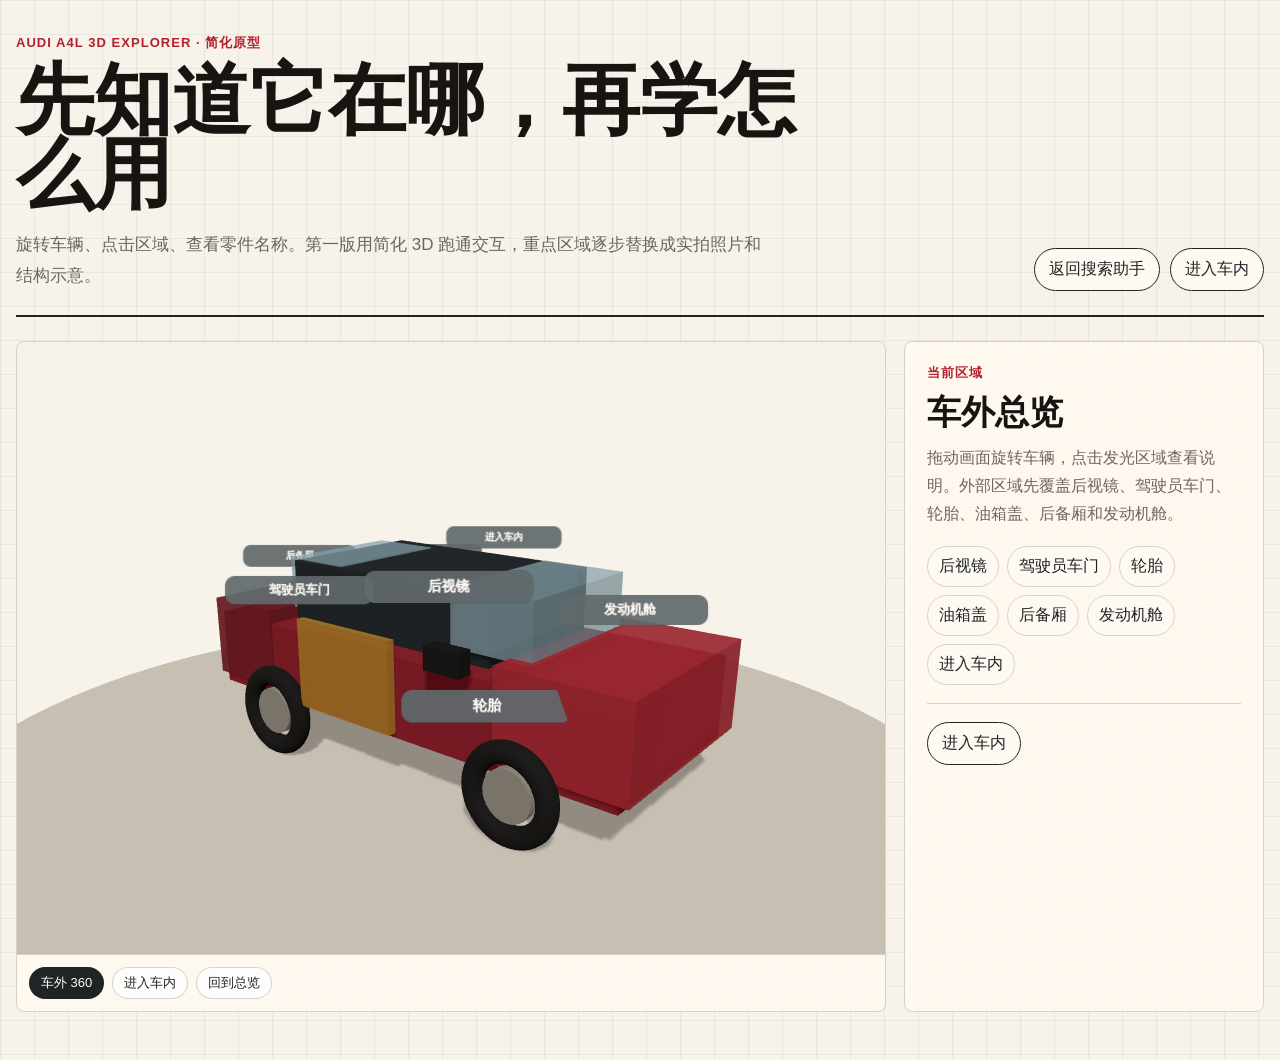
==== explore.html @ 8a996468 "Deploy Audi A4L driver helper static site" ====
<!doctype html>
<html lang="zh-CN">
  <head>
    <meta charset="utf-8" />
    <meta name="viewport" content="width=device-width, initial-scale=1" />
    <title>奥迪 A4L 3D 新手探索</title>
    <link rel="stylesheet" href="./styles.css" />
  </head>
  <body>
    <main class="shell explore-shell">
      <section class="explore-hero">
        <div>
          <p class="eyebrow">Audi A4L 3D Explorer · 简化原型</p>
          <h1>先知道它在哪，再学怎么用</h1>
          <p class="lead">旋转车辆、点击区域、查看零件名称。第一版用简化 3D 跑通交互，重点区域逐步替换成实拍照片和结构示意。</p>
        </div>
        <div class="explore-actions">
          <a class="nav-button" href="./index.html">返回搜索助手</a>
          <button class="nav-button" id="enterInteriorBtn" type="button">进入车内</button>
        </div>
      </section>

      <section class="explore-layout">
        <div class="viewer-card">
          <div id="carViewer" class="car-viewer" aria-label="简化 3D 车辆探索区"></div>
          <div class="viewer-toolbar">
            <button class="chip active" type="button" data-view="exterior">车外 360</button>
            <button class="chip" type="button" data-view="interior">进入车内</button>
            <button class="chip" type="button" id="resetCameraBtn">回到总览</button>
          </div>
        </div>

        <aside class="zone-panel" id="zonePanel" aria-live="polite">
          <p class="eyebrow">当前区域</p>
          <h2>车外总览</h2>
          <p>拖动画面旋转车辆，点击发光区域查看说明。外部区域先覆盖后视镜、驾驶员车门、轮胎、油箱盖、后备厢和发动机舱。</p>
          <div class="part-list" id="partList"></div>
        </aside>
      </section>
    </main>

    <script type="module" src="./explore.js?v=phone-blur-20260702"></script>
  </body>
</html>
---- styles.css ----
:root {
  --ink: #171512;
  --muted: #6d665e;
  --line: #d8d1c7;
  --paper: #f7f2ea;
  --panel: #fffaf1;
  --dark: #1f2427;
  --red: #b21f2d;
  --gold: #c8912c;
  --green: #387a4f;
}

* {
  box-sizing: border-box;
}

body {
  margin: 0;
  color: var(--ink);
  background:
    linear-gradient(90deg, rgba(31, 36, 39, 0.06) 1px, transparent 1px),
    linear-gradient(rgba(31, 36, 39, 0.05) 1px, transparent 1px),
    var(--paper);
  background-size: 34px 34px;
  font-family: "Microsoft YaHei", "Noto Sans CJK SC", sans-serif;
}

[hidden] {
  display: none !important;
}

.shell {
  width: min(1180px, calc(100% - 32px));
  margin: 0 auto;
  padding: 34px 0 48px;
}

.hero {
  display: grid;
  grid-template-columns: minmax(0, 1fr) 280px;
  gap: 24px;
  align-items: stretch;
  border-bottom: 2px solid var(--dark);
  padding-bottom: 24px;
}

.eyebrow {
  margin: 0 0 12px;
  color: var(--red);
  font-size: 13px;
  font-weight: 800;
  letter-spacing: 0.08em;
  text-transform: uppercase;
}

h1 {
  max-width: 820px;
  margin: 0;
  font-family: Georgia, "Times New Roman", serif;
  font-size: clamp(38px, 7vw, 78px);
  line-height: 0.95;
  letter-spacing: 0;
}

.lead {
  max-width: 760px;
  margin: 18px 0 0;
  color: var(--muted);
  font-size: 17px;
  line-height: 1.8;
}

.vehicle-card {
  display: flex;
  min-height: 210px;
  padding: 22px;
  flex-direction: column;
  justify-content: flex-end;
  color: #f7f2ea;
  background: linear-gradient(145deg, #22282c, #121416);
  border-radius: 8px;
  box-shadow: 0 16px 42px rgba(31, 36, 39, 0.18);
}

.vehicle-card span,
.vehicle-card small {
  color: rgba(247, 242, 234, 0.72);
}

.vehicle-card strong {
  margin: 10px 0 8px;
  font-family: Georgia, "Times New Roman", serif;
  font-size: 42px;
}

.vehicle-link,
.nav-button {
  display: inline-flex;
  width: fit-content;
  align-items: center;
  justify-content: center;
  margin-top: 16px;
  padding: 10px 14px;
  color: #fffaf1;
  text-decoration: none;
  border: 1px solid rgba(255, 250, 241, 0.34);
  border-radius: 999px;
}

.vehicle-card .vehicle-link + .vehicle-link {
  margin-top: 10px;
}

.dark-link {
  margin-top: 18px;
  color: var(--dark);
  border-color: var(--dark);
}

.nav-button {
  margin-top: 0;
  color: var(--dark);
  border-color: var(--dark);
  background: #fffaf1;
  white-space: nowrap;
}

.nav-button.subtle {
  color: var(--muted);
  border-color: var(--line);
  background: transparent;
}

.search-panel {
  margin: 24px 0;
  padding: 18px;
  background: rgba(255, 250, 241, 0.78);
  border: 1px solid var(--line);
  border-radius: 8px;
}

.search-panel-active {
  border-color: var(--dark);
  box-shadow: 0 0 0 4px rgba(31, 36, 39, 0.08);
}

.intent-router {
  margin: 24px 0;
  padding: 20px;
  background:
    linear-gradient(135deg, rgba(31, 36, 39, 0.08), transparent 46%),
    rgba(255, 250, 241, 0.92);
  border: 2px solid var(--dark);
  border-radius: 8px;
}

.intent-head {
  display: flex;
  flex-wrap: wrap;
  gap: 12px;
  align-items: end;
  justify-content: space-between;
  margin-bottom: 14px;
}

.intent-head h2 {
  margin: 0;
  font-family: Georgia, "Times New Roman", serif;
  font-size: 40px;
  line-height: 1;
}

.intent-grid {
  display: grid;
  grid-template-columns: repeat(3, minmax(0, 1fr));
  gap: 12px;
}

.intent-card {
  display: grid;
  gap: 10px;
  min-height: 190px;
  padding: 16px;
  color: var(--dark);
  background: white;
  border: 1px solid var(--line);
  border-top: 5px solid var(--gold);
  border-radius: 8px;
  text-decoration: none;
}

.intent-card.problem {
  border-top-color: var(--dark);
}

.intent-card.danger {
  border-top-color: var(--red);
}

.intent-card:hover {
  transform: translateY(-2px);
  border-color: var(--dark);
  box-shadow: 0 12px 26px rgba(31, 36, 39, 0.1);
}

.intent-card span {
  width: fit-content;
  padding: 4px 8px;
  color: #fffaf1;
  background: var(--dark);
  border-radius: 999px;
  font-size: 12px;
  font-weight: 900;
}

.intent-card strong {
  font-family: Georgia, "Times New Roman", serif;
  font-size: 26px;
  line-height: 1.12;
}

.intent-card p {
  margin: 0;
  color: var(--muted);
  line-height: 1.65;
}

.intent-card b {
  width: fit-content;
  margin-top: auto;
  padding: 7px 10px;
  color: var(--dark);
  background: #fffaf1;
  border: 1px solid var(--line);
  border-radius: 999px;
  font-size: 13px;
}

.beginner-guide,
.onboarding-tasks,
.risk-board,
.coverage-board {
  margin: 24px 0;
  padding: 20px;
  background: rgba(255, 250, 241, 0.86);
  border: 1px solid var(--line);
  border-radius: 8px;
}

.section-head {
  display: grid;
  grid-template-columns: minmax(0, 1fr) minmax(220px, 420px);
  gap: 18px;
  align-items: end;
  margin-bottom: 18px;
}

.section-head h2 {
  margin: 0;
  font-family: Georgia, "Times New Roman", serif;
  font-size: 42px;
  line-height: 1;
}

.section-head p:not(.eyebrow) {
  margin: 0;
  color: var(--muted);
  line-height: 1.7;
}

.guide-grid {
  display: grid;
  grid-template-columns: repeat(3, minmax(0, 1fr));
  gap: 12px;
}

.guide-card {
  display: flex;
  min-height: 230px;
  padding: 16px;
  flex-direction: column;
  background: white;
  border: 1px solid var(--line);
  border-radius: 8px;
}

.guide-card span {
  width: fit-content;
  padding: 4px 8px;
  color: #fffaf1;
  background: var(--dark);
  border-radius: 999px;
  font-size: 12px;
  font-weight: 800;
}

.guide-card h3 {
  margin: 14px 0 8px;
  font-family: Georgia, "Times New Roman", serif;
  font-size: 25px;
  line-height: 1.12;
}

.guide-card p {
  margin: 0;
  color: var(--muted);
  line-height: 1.65;
}

.guide-actions {
  display: flex;
  flex-wrap: wrap;
  gap: 8px;
  margin-top: auto;
  padding-top: 16px;
}

.guide-actions button,
.guide-actions a {
  display: inline-flex;
  align-items: center;
  min-height: 34px;
  padding: 7px 10px;
  color: var(--dark);
  background: #fffaf1;
  border: 1px solid var(--line);
  border-radius: 999px;
  text-decoration: none;
  font-size: 13px;
}

.guide-actions button:hover,
.guide-actions a:hover {
  border-color: var(--dark);
  background: #fff3dc;
}

.onboarding-tasks {
  background:
    linear-gradient(135deg, rgba(200, 145, 44, 0.1), transparent 42%),
    rgba(255, 250, 241, 0.9);
}

.task-grid {
  display: grid;
  grid-template-columns: repeat(5, minmax(220px, 1fr));
  gap: 12px;
  overflow-x: auto;
  padding-bottom: 2px;
}

.task-card {
  display: grid;
  min-width: 220px;
  align-content: start;
  gap: 12px;
  padding: 15px;
  background: white;
  border: 1px solid var(--line);
  border-radius: 8px;
}

.task-card-head {
  display: grid;
  gap: 10px;
}

.task-card-head span {
  width: fit-content;
  padding: 4px 8px;
  color: #fffaf1;
  background: var(--gold);
  border-radius: 999px;
  font-size: 12px;
  font-weight: 900;
}

.task-card h3 {
  margin: 0;
  font-family: Georgia, "Times New Roman", serif;
  font-size: 23px;
  line-height: 1.12;
}

.task-card dl {
  display: grid;
  gap: 9px;
  margin: 0;
}

.task-card dl div {
  padding-top: 9px;
  border-top: 1px solid rgba(216, 209, 199, 0.72);
}

.task-card dt {
  margin-bottom: 4px;
  color: var(--dark);
  font-size: 12px;
  font-weight: 900;
}

.task-card dd {
  margin: 0;
  color: var(--muted);
  font-size: 13px;
  line-height: 1.55;
}

.task-actions {
  display: flex;
  flex-wrap: wrap;
  gap: 8px;
  margin-top: auto;
}

.task-actions a {
  display: inline-flex;
  min-height: 32px;
  align-items: center;
  padding: 7px 10px;
  color: var(--dark);
  background: #fffaf1;
  border: 1px solid var(--line);
  border-radius: 999px;
  text-decoration: none;
  font-size: 13px;
}

.task-actions a:hover {
  border-color: var(--dark);
  background: #fff3dc;
}

.risk-board {
  background:
    linear-gradient(135deg, rgba(31, 36, 39, 0.05), transparent 42%),
    rgba(255, 250, 241, 0.9);
}

.risk-board-grid {
  display: grid;
  grid-template-columns: repeat(3, minmax(0, 1fr));
  gap: 12px;
}

.coverage-summary {
  display: grid;
  grid-template-columns: 0.8fr 0.8fr 1.4fr;
  gap: 10px;
  margin-bottom: 12px;
}

.coverage-summary article {
  padding: 14px;
  background: #fffaf1;
  border: 1px solid var(--line);
  border-radius: 8px;
}

.coverage-summary span,
.coverage-card-head span,
.coverage-block b {
  display: block;
  color: var(--muted);
  font-size: 12px;
  font-weight: 900;
  letter-spacing: 0.06em;
}

.coverage-summary strong {
  display: block;
  margin: 6px 0 4px;
  color: var(--dark);
  font-family: Georgia, "Times New Roman", serif;
  font-size: 28px;
  line-height: 1;
}

.coverage-summary p,
.coverage-card p,
.coverage-block p {
  margin: 0;
  color: var(--muted);
  line-height: 1.6;
}

.coverage-grid {
  display: grid;
  grid-template-columns: repeat(4, minmax(0, 1fr));
  gap: 12px;
}

.coverage-card {
  display: grid;
  gap: 12px;
  padding: 14px;
  background: rgba(255, 255, 255, 0.68);
  border: 1px solid var(--line);
  border-radius: 8px;
}

.coverage-card-head {
  display: grid;
  grid-template-columns: auto minmax(0, 1fr);
  gap: 10px;
  align-items: start;
}

.coverage-card-head span {
  min-width: 48px;
  padding: 7px 8px;
  color: #fffaf1;
  background: var(--dark);
  border-radius: 999px;
  text-align: center;
}

.coverage-card h3 {
  margin: 0 0 4px;
  font-size: 18px;
  line-height: 1.25;
}

.coverage-meter {
  height: 8px;
  overflow: hidden;
  background: #efe5d4;
  border-radius: 999px;
}

.coverage-meter i {
  display: block;
  height: 100%;
  background: linear-gradient(90deg, var(--green), var(--gold));
  border-radius: inherit;
}

.coverage-block {
  display: grid;
  gap: 7px;
}

.coverage-tags {
  display: flex;
  flex-wrap: wrap;
  gap: 6px;
}

.coverage-tags button,
.coverage-actions button,
.coverage-actions a {
  width: fit-content;
  padding: 6px 8px;
  color: var(--dark);
  background: #fffaf1;
  border: 1px solid var(--line);
  border-radius: 999px;
  font-size: 12px;
  text-decoration: none;
}

.coverage-tags button:hover,
.coverage-actions button:hover,
.coverage-actions a:hover {
  border-color: var(--dark);
  background: #fff3dc;
}

.coverage-block.missing {
  padding: 10px;
  background: rgba(200, 145, 44, 0.08);
  border-left: 3px solid var(--gold);
  border-radius: 8px;
}

.coverage-actions {
  display: flex;
  flex-wrap: wrap;
  gap: 7px;
  margin-top: auto;
}

.coverage-audit {
  display: grid;
  gap: 14px;
  margin-top: 16px;
  padding: 16px;
  background: rgba(255, 250, 241, 0.82);
  border: 1px solid var(--line);
  border-radius: 8px;
}

.audit-head {
  display: grid;
  grid-template-columns: minmax(0, 1fr) minmax(320px, 520px);
  gap: 16px;
  align-items: end;
}

.audit-head span {
  color: var(--red);
  font-size: 12px;
  font-weight: 900;
  letter-spacing: 0.08em;
}

.audit-head h3 {
  margin: 4px 0 6px;
  font-size: 20px;
}

.audit-head p {
  margin: 0;
  color: var(--muted);
  line-height: 1.65;
}

.audit-stats {
  display: grid;
  grid-template-columns: repeat(4, minmax(0, 1fr));
  gap: 8px;
}

.audit-stats article {
  padding: 10px;
  background: #fff;
  border: 1px solid var(--line);
  border-radius: 8px;
}

.audit-stats b {
  display: block;
  font-size: 18px;
}

.audit-stats small {
  color: var(--muted);
  font-size: 12px;
  font-weight: 800;
}

.audit-priority {
  display: grid;
  gap: 8px;
  padding: 12px;
  background: #fff;
  border: 1px dashed rgba(178, 31, 45, 0.28);
  border-radius: 8px;
}

.audit-priority > b {
  color: var(--dark);
  font-size: 14px;
}

.audit-priority div {
  display: flex;
  flex-wrap: wrap;
  gap: 8px;
}

.audit-priority button,
.audit-row button {
  color: var(--dark);
  background: transparent;
  border: 0;
  font: inherit;
  text-align: left;
  cursor: pointer;
}

.audit-priority button {
  padding: 8px 10px;
  background: #fffaf1;
  border: 1px solid var(--line);
  border-radius: 999px;
  font-size: 13px;
  font-weight: 850;
}

.audit-priority button:hover {
  border-color: var(--dark);
}

.audit-table {
  display: grid;
  gap: 6px;
}

.audit-row {
  display: grid;
  grid-template-columns: minmax(220px, 1.45fr) repeat(4, minmax(112px, 0.6fr));
  gap: 8px;
  align-items: center;
  padding: 8px;
  background: rgba(255, 255, 255, 0.72);
  border: 1px solid rgba(31, 36, 39, 0.08);
  border-radius: 8px;
}

.audit-row-head {
  color: var(--muted);
  background: transparent;
  border: 0;
  font-size: 12px;
  font-weight: 900;
  letter-spacing: 0.04em;
}

.audit-row button {
  display: grid;
  gap: 3px;
}

.audit-row button b {
  line-height: 1.35;
}

.audit-row button small {
  color: var(--muted);
  font-size: 12px;
  font-weight: 800;
}

.audit-badge {
  display: inline-flex;
  min-height: 30px;
  align-items: center;
  justify-content: center;
  padding: 6px 8px;
  color: #7b5b22;
  background: #fff7e5;
  border: 1px solid rgba(200, 145, 44, 0.24);
  border-radius: 999px;
  font-size: 12px;
  font-weight: 900;
  text-align: center;
}

.audit-badge.ok {
  color: var(--green);
  background: rgba(56, 122, 79, 0.1);
  border-color: rgba(56, 122, 79, 0.2);
}

.audit-badge.todo {
  color: var(--red);
  background: rgba(178, 31, 45, 0.08);
  border-color: rgba(178, 31, 45, 0.16);
}

.risk-column {
  display: grid;
  align-content: start;
  gap: 12px;
  min-height: 280px;
  padding: 16px;
  background: white;
  border: 1px solid var(--line);
  border-top: 5px solid var(--green);
  border-radius: 8px;
}

.risk-column.risk-yellow {
  border-top-color: var(--gold);
}

.risk-column.risk-red {
  border-top-color: var(--red);
}

.risk-column h3 {
  margin: 0 0 6px;
  font-family: Georgia, "Times New Roman", serif;
  font-size: 26px;
  line-height: 1.12;
}

.risk-column small {
  color: var(--muted);
}

.risk-column p {
  margin: 0;
  color: var(--muted);
  line-height: 1.65;
}

.risk-links {
  display: grid;
  gap: 8px;
}

.risk-links a {
  display: grid;
  grid-template-columns: minmax(0, 1fr) auto;
  gap: 10px;
  align-items: center;
  padding: 10px 11px;
  color: var(--dark);
  background: #fffaf1;
  border: 1px solid var(--line);
  border-radius: 8px;
  text-decoration: none;
}

.risk-links a:hover {
  border-color: var(--dark);
  background: #fff3dc;
}

.risk-links span {
  overflow: hidden;
  text-overflow: ellipsis;
  white-space: nowrap;
}

.risk-links b {
  padding: 4px 7px;
  color: var(--green);
  background: rgba(56, 122, 79, 0.12);
  border-radius: 999px;
  font-size: 12px;
  white-space: nowrap;
}

.risk-column.risk-yellow .risk-links b {
  color: #8a5c10;
  background: rgba(200, 145, 44, 0.15);
}

.risk-column.risk-red .risk-links b {
  color: var(--red);
  background: rgba(178, 31, 45, 0.12);
}

.explore-shell {
  width: min(1320px, calc(100% - 32px));
}

.explore-hero {
  display: grid;
  grid-template-columns: minmax(0, 1fr) auto;
  gap: 22px;
  align-items: end;
  border-bottom: 2px solid var(--dark);
  padding-bottom: 24px;
}

.explore-actions {
  display: flex;
  flex-wrap: wrap;
  gap: 10px;
  justify-content: flex-end;
}

.explore-layout {
  display: grid;
  grid-template-columns: minmax(0, 1fr) 360px;
  gap: 18px;
  margin-top: 24px;
}

.viewer-card,
.zone-panel {
  background: rgba(255, 250, 241, 0.88);
  border: 1px solid var(--line);
  border-radius: 8px;
}

.viewer-card {
  overflow: hidden;
}

.car-viewer {
  width: 100%;
  height: min(68vh, 720px);
  min-height: 520px;
  background:
    radial-gradient(circle at 52% 45%, rgba(255, 250, 241, 0.8), rgba(216, 209, 199, 0.4) 42%, rgba(31, 36, 39, 0.08) 100%);
}

.car-viewer canvas {
  display: block;
  width: 100%;
  height: 100%;
}

.viewer-toolbar {
  display: flex;
  flex-wrap: wrap;
  gap: 8px;
  padding: 12px;
  border-top: 1px solid var(--line);
}

.zone-panel {
  min-height: 520px;
  padding: 22px;
}

.zone-breadcrumb {
  display: inline-flex;
  align-items: center;
  gap: 7px;
  max-width: 100%;
  margin-bottom: 12px;
  padding: 6px 9px;
  color: var(--muted);
  background: #fffaf1;
  border: 1px solid var(--line);
  border-radius: 999px;
  font-size: 12px;
  font-weight: 800;
}

.zone-breadcrumb i {
  color: #c0aa8d;
  font-style: normal;
}

.zone-breadcrumb strong {
  overflow: hidden;
  color: var(--dark);
  font-weight: 900;
  text-overflow: ellipsis;
  white-space: nowrap;
}

.zone-panel h2 {
  margin: 0 0 12px;
  font-family: Georgia, "Times New Roman", serif;
  font-size: 34px;
  line-height: 1.1;
}

.zone-panel p:not(.eyebrow) {
  margin: 0;
  color: var(--muted);
  line-height: 1.75;
}

.part-list {
  display: flex;
  flex-wrap: wrap;
  gap: 8px;
  margin-top: 18px;
}

.part-pill {
  padding: 9px 11px;
  color: var(--dark);
  background: #fffaf1;
  border: 1px solid var(--line);
  border-radius: 999px;
  cursor: default;
}

.part-pill.clickable {
  cursor: pointer;
}

.part-pill.clickable:hover {
  border-color: var(--dark);
  background: #fff3dc;
}

.zone-nav {
  margin-top: 16px;
  padding: 12px;
  background: #f7f2ea;
  border: 1px solid var(--line);
  border-radius: 8px;
}

.zone-nav-head {
  display: flex;
  align-items: baseline;
  justify-content: space-between;
  gap: 10px;
  margin-bottom: 10px;
}

.zone-nav-head strong {
  color: var(--dark);
  font-size: 13px;
  font-weight: 950;
}

.zone-nav-head span {
  color: var(--muted);
  font-size: 11px;
  font-weight: 850;
}

.zone-nav-grid {
  display: grid;
  grid-template-columns: repeat(2, minmax(0, 1fr));
  gap: 7px;
}

.zone-nav-chip {
  min-width: 0;
  padding: 9px;
  text-align: left;
  color: var(--dark);
  background: #fffaf1;
  border: 1px solid rgba(31, 36, 39, 0.12);
  border-radius: 8px;
  cursor: pointer;
}

.zone-nav-chip b,
.zone-nav-chip small {
  display: block;
  overflow: hidden;
  text-overflow: ellipsis;
  white-space: nowrap;
}

.zone-nav-chip b {
  font-size: 12px;
  font-weight: 950;
}

.zone-nav-chip small {
  margin-top: 3px;
  color: var(--muted);
  font-size: 10px;
  font-weight: 750;
}

.zone-nav-chip:hover,
.zone-nav-chip:focus-visible,
.zone-nav-chip.active {
  border-color: var(--dark);
  background: #fff3dc;
}

.zone-nav-chip.active {
  box-shadow: inset 3px 0 0 var(--red);
}

.zone-actions {
  display: flex;
  flex-wrap: wrap;
  gap: 10px;
  margin-top: 18px;
  padding-top: 18px;
  border-top: 1px solid var(--line);
}

.zone-media {
  margin-top: 18px;
}

.media-toggle {
  position: absolute;
  width: 1px;
  height: 1px;
  overflow: hidden;
  clip: rect(0 0 0 0);
  white-space: nowrap;
}

.media-tabs-ui {
  display: inline-flex;
  gap: 4px;
  padding: 4px;
  background: #f7f2ea;
  border: 1px solid var(--line);
  border-radius: 999px;
}

.media-tab {
  display: inline-flex;
  align-items: center;
  min-height: 30px;
  padding: 6px 12px;
  color: var(--muted);
  border-radius: 999px;
  cursor: pointer;
  font-size: 12px;
  font-weight: 900;
  user-select: none;
}

.media-tab:hover {
  color: var(--dark);
  background: #fffaf1;
}

.media-toggle-photo:checked ~ .media-tabs-ui .media-tab-photo,
.media-toggle-diagram:checked ~ .media-tabs-ui .media-tab-diagram {
  color: #fffaf1;
  background: var(--dark);
}

.media-panel {
  display: none;
}

.media-toggle-photo:checked ~ .media-panels .media-panel-photo,
.media-toggle-diagram:checked ~ .media-panels .media-panel-diagram {
  display: block;
}

.media-panels .zone-photo,
.media-panels .zone-diagram {
  margin-top: 12px;
}

.zone-photo-gallery {
  display: grid;
  gap: 10px;
}

.photo-view-toggle {
  position: absolute;
  width: 1px;
  height: 1px;
  overflow: hidden;
  clip: rect(0 0 0 0);
  white-space: nowrap;
}

.photo-view-tabs {
  display: inline-flex;
  justify-self: start;
  gap: 6px;
  padding: 3px;
  background: #f7f2ea;
  border: 1px solid var(--line);
  border-radius: 999px;
}

.photo-view-tab {
  min-height: 28px;
  padding: 5px 10px;
  color: var(--muted);
  border-radius: 999px;
  cursor: pointer;
  font-size: 12px;
  font-weight: 900;
  user-select: none;
}

.photo-view-tab:hover {
  color: var(--dark);
  background: #fffaf1;
}

.photo-view {
  display: none;
}

.photo-view-toggle-0:checked ~ .photo-view-tabs .photo-view-tab-0,
.photo-view-toggle-1:checked ~ .photo-view-tabs .photo-view-tab-1,
.photo-view-toggle-2:checked ~ .photo-view-tabs .photo-view-tab-2 {
  color: #fffaf1;
  background: var(--red);
}

.photo-view-toggle-0:checked ~ .photo-view-panels .photo-view-0,
.photo-view-toggle-1:checked ~ .photo-view-panels .photo-view-1,
.photo-view-toggle-2:checked ~ .photo-view-panels .photo-view-2 {
  display: block;
}

.zone-diagram {
  margin-top: 18px;
  padding: 14px;
  background: white;
  border: 1px solid var(--line);
  border-radius: 8px;
}

.zone-photo {
  margin-top: 18px;
  padding: 14px;
  background: white;
  border: 1px solid var(--line);
  border-radius: 8px;
}

.zone-diagram-head {
  display: grid;
  gap: 5px;
  margin-bottom: 12px;
}

.zone-diagram-head strong {
  color: var(--dark);
}

.zone-diagram-head small {
  color: var(--muted);
  line-height: 1.55;
}

.zone-diagram-head em {
  color: #8d6a33;
  font-size: 12px;
  font-style: normal;
  font-weight: 800;
}

.diagram-stage {
  position: relative;
  width: 100%;
  aspect-ratio: calc(var(--diagram-width) / var(--diagram-height));
  overflow: hidden;
  background: #f7f2ea;
  border: 1px solid var(--line);
  border-radius: 8px;
}

.photo-stage {
  position: relative;
  overflow: hidden;
  background: #171512;
  border: 1px solid var(--line);
  border-radius: 8px;
}

.photo-stage img {
  display: block;
  width: 100%;
  max-height: 520px;
  object-fit: contain;
  background: #171512;
}

.photo-label {
  position: absolute;
  display: grid;
  place-items: center;
  transform: translate(-50%, -50%);
  color: var(--dark);
  text-decoration: none;
  font-size: 12px;
  font-weight: 900;
  isolation: isolate;
}

.photo-label i {
  display: grid;
  width: 22px;
  height: 22px;
  flex: 0 0 auto;
  place-items: center;
  color: #fff;
  background: rgba(185, 43, 56, 0.92);
  border: 2px solid rgba(255, 250, 241, 0.92);
  border-radius: 50%;
  font-style: normal;
  box-shadow: 0 6px 18px rgba(31, 36, 39, 0.26);
  pointer-events: none;
  transition: transform 0.18s ease, background 0.18s ease, box-shadow 0.18s ease;
}

.photo-label span {
  position: absolute;
  left: 50%;
  bottom: calc(100% + 7px);
  max-width: 180px;
  padding: 6px 8px;
  transform: translate(-50%, 4px);
  background: rgba(255, 250, 241, 0.98);
  border: 1px solid var(--line);
  border-radius: 7px;
  box-shadow: var(--soft-shadow);
  opacity: 0;
  white-space: nowrap;
  visibility: hidden;
  pointer-events: none;
  transition: opacity 0.16s ease, transform 0.16s ease, visibility 0.16s ease;
}

.photo-label:hover i,
.photo-label:focus-visible i {
  background: #8f1d2b;
  box-shadow: 0 8px 22px rgba(31, 36, 39, 0.34);
  transform: scale(1.08);
}

.photo-label:hover span,
.photo-label:focus-visible span {
  border-color: var(--dark);
  background: #fff3dc;
  opacity: 1;
  transform: translate(-50%, 0);
  visibility: visible;
}

.photo-legend {
  display: grid;
  grid-template-columns: repeat(2, minmax(0, 1fr));
  gap: 8px;
  margin-top: 10px;
}

.photo-legend-item {
  display: grid;
  grid-template-columns: 24px minmax(0, 1fr);
  align-items: start;
  gap: 6px;
  min-height: 48px;
  padding: 7px;
  color: var(--dark);
  background: #fffaf1;
  border: 1px solid var(--line);
  border-radius: 8px;
  font-size: 12px;
  font-weight: 850;
  text-decoration: none;
}

.photo-legend-item i {
  display: grid;
  width: 24px;
  height: 24px;
  place-items: center;
  color: #fff;
  background: var(--red);
  border-radius: 50%;
  font-style: normal;
  font-size: 11px;
}

.photo-legend-item span,
.diagram-legend-item span {
  min-width: 0;
}

.photo-legend-item strong,
.photo-legend-item small,
.diagram-legend-item strong,
.diagram-legend-item small {
  display: block;
}

.photo-legend-item strong,
.diagram-legend-item strong {
  overflow: hidden;
  font-size: 12px;
  font-weight: 950;
  line-height: 1.25;
  text-overflow: ellipsis;
  white-space: nowrap;
}

.photo-legend-item small,
.diagram-legend-item small {
  margin-top: 3px;
  color: var(--muted);
  font-size: 11px;
  font-weight: 650;
  line-height: 1.35;
}

.photo-legend-item:hover,
.photo-legend-item:focus-visible {
  border-color: var(--dark);
  background: #fff3dc;
}

.diagram-stage svg {
  display: block;
  width: 100%;
  height: 100%;
}

.diagram-fill.panel {
  fill: #dfd3c0;
  stroke: #1f2427;
  stroke-width: 2;
}

.diagram-fill.glass {
  fill: rgba(108, 138, 148, 0.38);
  stroke: #1f2427;
  stroke-width: 2;
}

.diagram-fill.armrest {
  fill: #776e62;
}

.diagram-fill.switchbank {
  fill: #1f2427;
}

.diagram-fill.knob {
  fill: #b21f2d;
}

.diagram-fill.memory {
  fill: #c8912c;
}

.diagram-fill.lock {
  fill: #387a4f;
}

.diagram-fill.mirror {
  fill: #1f2427;
}

.diagram-fill.mirror-door-slice {
  fill: #d7cab7;
  stroke: #1f2427;
  stroke-width: 2;
}

.diagram-fill.mirror-shell {
  fill: #1f2427;
}

.diagram-fill.mirror-glass {
  fill: rgba(108, 138, 148, 0.62);
  stroke: #fffaf1;
  stroke-width: 2;
}

.diagram-fill.fold-arc {
  fill: none;
  stroke: #387a4f;
  stroke-linecap: round;
  stroke-width: 8;
}

.diagram-fill.console-base {
  fill: #d7cab7;
  stroke: #1f2427;
  stroke-width: 2;
}

.diagram-fill.start-area {
  fill: #f5ead7;
  stroke: #1f2427;
  stroke-width: 1.6;
}

.diagram-fill.gear {
  fill: #302c28;
}

.diagram-fill.gear-handle {
  fill: #b21f2d;
}

.diagram-fill.parking {
  fill: #c8912c;
}

.diagram-fill.hold {
  fill: #387a4f;
}

.diagram-fill.cupholder {
  fill: rgba(31, 36, 39, 0.14);
  stroke: #1f2427;
  stroke-width: 2;
}

.diagram-fill.cluster {
  fill: #1f2427;
}

.diagram-fill.gauge {
  fill: rgba(255, 250, 241, 0.18);
  stroke: #fffaf1;
  stroke-width: 2;
}

.diagram-fill.wheel-ring {
  fill: none;
  stroke: #1f2427;
  stroke-width: 22;
}

.diagram-fill.wheel-hub {
  fill: #b21f2d;
}

.diagram-fill.stalk {
  fill: none;
  stroke: #1f2427;
  stroke-linecap: round;
  stroke-width: 9;
}

.diagram-fill.wheel-button {
  fill: #c8912c;
}

.diagram-fill.steering-column {
  fill: #776e62;
  stroke: #1f2427;
  stroke-width: 2;
}

.diagram-fill.screen-frame {
  fill: #1f2427;
}

.diagram-fill.screen {
  fill: #f5ead7;
}

.diagram-fill.menu-tile {
  stroke: rgba(31, 36, 39, 0.35);
  stroke-width: 1.5;
}

.diagram-fill.menu-tile.vehicle {
  fill: #d7cab7;
}

.diagram-fill.menu-tile.phone {
  fill: rgba(108, 138, 148, 0.55);
}

.diagram-fill.menu-tile.tire {
  fill: #c8912c;
}

.diagram-fill.menu-tile.park {
  fill: #387a4f;
}

.diagram-fill.climate-panel {
  fill: #776e62;
}

.diagram-fill.climate-knob {
  fill: #fffaf1;
  stroke: #1f2427;
  stroke-width: 2;
}

.diagram-fill.engine-bay {
  fill: #d7cab7;
  stroke: #1f2427;
  stroke-width: 2;
}

.diagram-fill.engine-block {
  fill: #1f2427;
}

.diagram-fill.washer-cap {
  fill: rgba(108, 138, 148, 0.7);
  stroke: #1f2427;
  stroke-width: 2;
}

.diagram-fill.coolant-tank {
  fill: #b21f2d;
  stroke: #1f2427;
  stroke-width: 2;
}

.diagram-fill.battery {
  fill: #387a4f;
}

.diagram-fill.oil-cap {
  fill: #c8912c;
  stroke: #fffaf1;
  stroke-width: 2;
}

.diagram-fill.hood-latch {
  fill: none;
  stroke: #1f2427;
  stroke-linecap: round;
  stroke-width: 9;
}

.diagram-fill.heat-warning {
  fill: #b21f2d;
}

.diagram-fill.trunk-space {
  fill: #d7cab7;
  stroke: #1f2427;
  stroke-width: 2;
}

.diagram-fill.trunk-lid {
  fill: #776e62;
  stroke: #1f2427;
  stroke-width: 2;
}

.diagram-fill.trunk-button {
  fill: #1f2427;
}

.diagram-fill.emergency-kit {
  fill: rgba(108, 138, 148, 0.62);
  stroke: #1f2427;
  stroke-width: 2;
}

.diagram-fill.warning-triangle {
  fill: none;
  stroke: #b21f2d;
  stroke-linejoin: round;
  stroke-width: 13;
}

.diagram-fill.tool-box {
  fill: #c8912c;
  stroke: #1f2427;
  stroke-width: 2;
}

.diagram-fill.kick-zone {
  fill: none;
  stroke: #387a4f;
  stroke-linecap: round;
  stroke-width: 8;
}

.diagram-fill.tire-outer {
  fill: #1f2427;
}

.diagram-fill.tire-rim {
  fill: #d7cab7;
  stroke: #fffaf1;
  stroke-width: 6;
}

.diagram-fill.valve-stem {
  fill: #b21f2d;
}

.diagram-fill.pressure-label {
  fill: #f5ead7;
  stroke: #1f2427;
  stroke-width: 2;
}

.diagram-fill.tire-warning {
  fill: #b21f2d;
}

.diagram-fill.fuel-body {
  fill: #d7cab7;
  stroke: #1f2427;
  stroke-width: 2;
}

.diagram-fill.fuel-door {
  fill: #776e62;
}

.diagram-fill.fuel-cap {
  fill: #1f2427;
}

.diagram-fill.fuel-label {
  fill: #c8912c;
  stroke: #1f2427;
  stroke-width: 2;
}

.diagram-fill.press-arrow {
  fill: none;
  stroke: #387a4f;
  stroke-linecap: round;
  stroke-width: 8;
}

.diagram-fill.roof-console {
  fill: #d7cab7;
  stroke: #1f2427;
  stroke-width: 2;
}

.diagram-fill.sunroof-switch {
  fill: #1f2427;
}

.diagram-fill.cabin-light {
  fill: rgba(108, 138, 148, 0.55);
  stroke: #1f2427;
  stroke-width: 2;
}

.diagram-fill.sos-button {
  fill: #b21f2d;
  stroke: #fffaf1;
  stroke-width: 2;
}

.diagram-line {
  fill: none;
  stroke: #1f2427;
  stroke-linecap: round;
  stroke-width: 2;
}

.diagram-text {
  fill: #1f2427;
  font-family: "Noto Sans SC", "Microsoft YaHei", sans-serif;
  font-size: 14px;
  font-weight: 900;
  letter-spacing: 2px;
}

.diagram-text.danger {
  fill: #fffaf1;
  font-size: 18px;
  letter-spacing: 0;
}

.diagram-label {
  position: absolute;
  display: grid;
  place-items: center;
  transform: translate(-50%, -50%);
  color: var(--dark);
  text-decoration: none;
  font-size: 12px;
  font-weight: 900;
  isolation: isolate;
}

.diagram-label i {
  display: grid;
  width: 22px;
  height: 22px;
  flex: 0 0 auto;
  place-items: center;
  color: #fffaf1;
  background: rgba(31, 36, 39, 0.9);
  border: 2px solid rgba(255, 250, 241, 0.96);
  border-radius: 50%;
  font-style: normal;
  box-shadow: 0 5px 14px rgba(31, 36, 39, 0.22);
  pointer-events: none;
  transition: transform 0.18s ease, background 0.18s ease, box-shadow 0.18s ease;
}

.diagram-label span {
  position: absolute;
  left: 50%;
  bottom: calc(100% + 7px);
  max-width: 180px;
  padding: 6px 8px;
  transform: translate(-50%, 4px);
  background: rgba(255, 250, 241, 0.98);
  border: 1px solid var(--line);
  border-radius: 7px;
  box-shadow: var(--soft-shadow);
  opacity: 0;
  white-space: nowrap;
  visibility: hidden;
  pointer-events: none;
  transition: opacity 0.16s ease, transform 0.16s ease, visibility 0.16s ease;
}

.diagram-label:hover i,
.diagram-label:focus-visible i {
  background: #171512;
  box-shadow: 0 8px 22px rgba(31, 36, 39, 0.3);
  transform: scale(1.08);
}

.diagram-label:hover span,
.diagram-label:focus-visible span {
  border-color: var(--dark);
  background: #fff3dc;
  opacity: 1;
  transform: translate(-50%, 0);
  visibility: visible;
}

.diagram-legend {
  display: grid;
  grid-template-columns: repeat(2, minmax(0, 1fr));
  gap: 8px;
  margin-top: 10px;
}

.diagram-legend-item {
  display: grid;
  grid-template-columns: 24px minmax(0, 1fr);
  align-items: start;
  gap: 6px;
  min-height: 48px;
  padding: 7px;
  color: var(--dark);
  background: #f7f2ea;
  border: 1px solid var(--line);
  border-radius: 8px;
  font-size: 12px;
  font-weight: 850;
  text-decoration: none;
}

.diagram-legend-item i {
  display: grid;
  width: 24px;
  height: 24px;
  place-items: center;
  color: #fffaf1;
  background: var(--dark);
  border-radius: 50%;
  font-style: normal;
  font-size: 11px;
}

.diagram-legend-item:hover,
.diagram-legend-item:focus-visible {
  border-color: var(--dark);
  background: #fff3dc;
}

.search-panel label {
  display: block;
  margin-bottom: 0;
  font-size: 24px;
  font-weight: 800;
}

.search-copy {
  display: grid;
  grid-template-columns: minmax(0, 1fr) minmax(240px, 420px);
  gap: 18px;
  align-items: end;
  margin-bottom: 14px;
}

.search-copy p:not(.eyebrow) {
  margin: 0;
  color: var(--muted);
  line-height: 1.65;
}

.search-row {
  display: grid;
  grid-template-columns: 1fr auto;
  gap: 10px;
}

input,
button {
  font: inherit;
}

input {
  width: 100%;
  padding: 15px 16px;
  color: var(--ink);
  background: white;
  border: 1px solid var(--line);
  border-radius: 8px;
  outline: none;
}

input:focus {
  border-color: var(--dark);
  box-shadow: 0 0 0 3px rgba(31, 36, 39, 0.1);
}

button,
.chip {
  border: 1px solid var(--dark);
  border-radius: 999px;
  background: var(--dark);
  color: #fffaf1;
  cursor: pointer;
}

button {
  padding: 0 18px;
}

.chips {
  display: grid;
  gap: 9px;
  margin-top: 12px;
  padding: 10px 2px 2px;
  border-top: 1px solid rgba(31, 36, 39, 0.1);
}

.chip {
  padding: 7px 11px;
  border-color: rgba(31, 36, 39, 0.18);
  font-size: 13px;
  line-height: 1.2;
  background: rgba(255, 255, 255, 0.72);
  color: var(--dark);
}

.chip-tabs {
  display: flex;
  flex-wrap: wrap;
  gap: 7px;
}

.chip-tab {
  min-height: 30px;
  padding: 0 11px;
  color: var(--muted);
  background: rgba(31, 36, 39, 0.04);
  border: 1px solid transparent;
  border-radius: 999px;
  font-size: 12px;
  font-weight: 900;
  white-space: nowrap;
}

.chip-tab.active,
.chip-tab:hover {
  color: var(--dark);
  background: #fff3dc;
  border-color: rgba(31, 36, 39, 0.18);
}

.chip-panel {
  display: flex;
  flex-wrap: wrap;
  gap: 7px;
  padding: 8px;
  background: rgba(255, 255, 255, 0.46);
  border: 1px solid rgba(31, 36, 39, 0.08);
  border-radius: 8px;
}

.chip:hover {
  border-color: var(--dark);
  background: #fff3dc;
}

.chip-toggle {
  justify-self: end;
  min-height: 34px;
  padding: 0 12px;
  color: var(--dark);
  background: transparent;
  border: 1px solid rgba(31, 36, 39, 0.18);
  border-radius: 999px;
  font-size: 13px;
  font-weight: 850;
}

.chip-toggle:hover {
  border-color: var(--dark);
  background: #fff3dc;
}

.search-examples {
  display: flex;
  flex-wrap: wrap;
  gap: 8px;
  align-items: center;
  margin-top: 10px;
  color: var(--muted);
  font-size: 13px;
}

.search-examples button {
  padding: 7px 10px;
  color: var(--dark);
  background: #fffaf1;
  border: 1px solid var(--line);
  border-radius: 999px;
  font-size: 13px;
}

.search-examples button:hover {
  border-color: var(--dark);
  background: #fff3dc;
}

.chip.active {
  background: var(--dark);
  color: #fffaf1;
}

.layout {
  display: grid;
  grid-template-columns: 360px minmax(0, 1fr);
  gap: 20px;
}

.list,
.detail {
  min-height: 520px;
  background: rgba(255, 250, 241, 0.86);
  border: 1px solid var(--line);
  border-radius: 8px;
}

.list {
  overflow: hidden;
}

.list-head {
  display: flex;
  justify-content: space-between;
  padding: 14px 16px;
  background: var(--dark);
  color: #fffaf1;
  font-weight: 800;
}

.result-guide {
  display: grid;
  gap: 12px;
  padding: 15px;
  background:
    linear-gradient(135deg, rgba(56, 122, 79, 0.08), transparent 52%),
    #fffaf1;
  border-bottom: 1px solid var(--line);
  border-left: 4px solid var(--green);
}

.result-guide.risk-yellow {
  background:
    linear-gradient(135deg, rgba(200, 145, 44, 0.11), transparent 52%),
    #fffaf1;
  border-left-color: var(--gold);
}

.result-guide.risk-red {
  background:
    linear-gradient(135deg, rgba(178, 31, 45, 0.1), transparent 52%),
    #fffaf1;
  border-left-color: var(--red);
}

.result-guide.empty-guide {
  border-left-color: var(--muted);
}

.result-guide > span {
  color: var(--red);
  font-size: 12px;
  font-weight: 900;
  letter-spacing: 0.08em;
}

.result-guide > strong {
  font-size: 18px;
  line-height: 1.25;
}

.result-guide > p {
  margin: 0;
  color: var(--muted);
  line-height: 1.65;
}

.guide-signal-grid {
  display: grid;
  gap: 8px;
}

.intent-question-grid {
  display: grid;
  grid-template-columns: repeat(3, minmax(0, 1fr));
  gap: 8px;
}

.intent-question-grid article {
  padding: 10px;
  background: rgba(255, 255, 255, 0.74);
  border: 1px solid var(--line);
  border-radius: 8px;
}

.intent-question-grid b {
  display: block;
  margin-bottom: 5px;
  color: var(--dark);
  font-size: 12px;
}

.intent-question-grid p {
  margin: 0;
  color: var(--muted);
  font-size: 13px;
  line-height: 1.55;
}

.intent-next {
  padding-top: 2px;
}

.guide-signal-grid article {
  padding: 10px;
  background: rgba(255, 255, 255, 0.72);
  border: 1px solid var(--line);
  border-radius: 8px;
}

.guide-signal-grid b {
  display: block;
  margin-bottom: 5px;
  color: var(--dark);
  font-size: 12px;
}

.guide-signal-grid p {
  margin: 0;
  color: var(--muted);
  font-size: 13px;
  line-height: 1.55;
}

.related-guide {
  display: flex;
  flex-wrap: wrap;
  gap: 7px;
  padding-top: 2px;
}

.related-guide b {
  width: 100%;
  color: var(--muted);
  font-size: 12px;
}

.related-guide button {
  padding: 6px 9px;
  color: var(--dark);
  background: rgba(255, 255, 255, 0.78);
  border: 1px solid var(--line);
  border-radius: 999px;
  font-size: 12px;
}

.related-guide button:hover {
  border-color: var(--dark);
  background: #fff3dc;
}

.issue-btn {
  width: 100%;
  padding: 15px 16px;
  text-align: left;
  color: var(--ink);
  background: transparent;
  border: 0;
  border-bottom: 1px solid var(--line);
  border-radius: 0;
}

.issue-btn:hover,
.issue-btn.active {
  background: #fff3dc;
}

.issue-btn strong {
  display: block;
  margin-bottom: 7px;
}

.issue-btn span {
  color: var(--muted);
  font-size: 13px;
}

.issue-btn em {
  display: block;
  margin: 7px 0 0;
  color: var(--dark);
  font-size: 12px;
  font-style: normal;
  line-height: 1.45;
}

.detail {
  padding: 26px;
}

.detail h2 {
  margin: 0 0 12px;
  font-family: Georgia, "Times New Roman", serif;
  font-size: 38px;
  line-height: 1.08;
}

.meta {
  display: flex;
  flex-wrap: wrap;
  gap: 8px;
  margin: 12px 0 20px;
}

.pill {
  padding: 6px 10px;
  border-radius: 999px;
  background: #efe5d4;
  color: var(--dark);
  font-size: 13px;
  font-weight: 800;
}

.risk-green {
  background: rgba(56, 122, 79, 0.14);
  color: var(--green);
}

.risk-yellow {
  background: rgba(200, 145, 44, 0.16);
  color: #8a5c10;
}

.risk-red {
  background: rgba(178, 31, 45, 0.13);
  color: var(--red);
}

.emergency-banner {
  display: grid;
  gap: 12px;
  margin: 0 0 18px;
  padding: 15px 16px 16px;
  color: var(--dark);
  background:
    linear-gradient(90deg, rgba(178, 31, 45, 0.12), transparent 44%),
    #fff8f4;
  border: 1px solid rgba(178, 31, 45, 0.22);
  border-left: 5px solid var(--red);
  border-radius: 8px;
  box-shadow: 0 10px 26px rgba(31, 36, 39, 0.08);
}

.emergency-top {
  display: grid;
  grid-template-columns: auto minmax(0, 1fr);
  gap: 12px;
  align-items: start;
}

.emergency-mark {
  display: grid;
  width: 34px;
  height: 34px;
  place-items: center;
  color: #fffaf1;
  background: var(--red);
  border-radius: 50%;
  font-family: Georgia, "Times New Roman", serif;
  font-size: 24px;
  font-weight: 900;
  line-height: 1;
}

.emergency-main {
  display: grid;
  gap: 5px;
}

.emergency-main span {
  color: var(--red);
  font-size: 12px;
  font-weight: 900;
  letter-spacing: 0.08em;
}

.emergency-main strong {
  font-size: 19px;
  line-height: 1.25;
}

.emergency-main p {
  margin: 0;
  max-width: 720px;
  color: var(--muted);
  line-height: 1.65;
}

.emergency-steps {
  display: grid;
  grid-template-columns: repeat(3, minmax(0, 1fr));
  gap: 7px;
  margin: 0;
  padding: 0;
  list-style: none;
}

.emergency-steps li {
  padding: 9px 10px;
  color: var(--red);
  background: rgba(255, 255, 255, 0.72);
  border: 1px solid rgba(178, 31, 45, 0.18);
  border-radius: 8px;
  font-size: 13px;
  font-weight: 800;
  text-align: center;
}

.red-safety-panel {
  display: grid;
  gap: 13px;
  margin: 0 0 18px;
  padding: 15px 16px 16px;
  color: var(--dark);
  background:
    linear-gradient(90deg, rgba(178, 31, 45, 0.13), transparent 42%),
    #fff8f4;
  border: 1px solid rgba(178, 31, 45, 0.24);
  border-left: 5px solid var(--red);
  border-radius: 8px;
  box-shadow: 0 10px 26px rgba(31, 36, 39, 0.08);
}

.red-safety-top {
  display: grid;
  grid-template-columns: auto minmax(0, 1fr);
  gap: 12px;
  align-items: start;
}

.red-safety-copy {
  display: grid;
  gap: 5px;
}

.red-safety-copy span {
  color: var(--red);
  font-size: 12px;
  font-weight: 900;
  letter-spacing: 0.08em;
}

.red-safety-copy strong {
  font-size: 19px;
  line-height: 1.25;
}

.red-safety-copy p {
  margin: 0;
  max-width: 760px;
  color: var(--muted);
  line-height: 1.65;
}

.red-safety-grid {
  display: grid;
  grid-template-columns: repeat(3, minmax(0, 1fr));
  gap: 9px;
}

.red-safety-grid article {
  display: grid;
  gap: 6px;
  padding: 12px;
  background: rgba(255, 255, 255, 0.76);
  border: 1px solid rgba(178, 31, 45, 0.18);
  border-radius: 8px;
}

.red-safety-grid b {
  color: var(--red);
  font-size: 13px;
}

.red-safety-grid p,
.red-safety-grid ol {
  margin: 0;
  color: var(--muted);
  line-height: 1.6;
}

.red-safety-grid ol {
  padding-left: 18px;
}

.calm-guide {
  display: grid;
  gap: 14px;
  margin: 0 0 18px;
  padding: 16px;
  background: #fffaf1;
  border: 1px solid var(--line);
  border-left: 4px solid var(--green);
  border-radius: 8px;
}

.calm-guide.risk-yellow {
  border-left-color: #c8912c;
}

.calm-guide.risk-red {
  border-left-color: var(--red);
}

.calm-head {
  display: flex;
  flex-wrap: wrap;
  gap: 8px;
  align-items: baseline;
}

.calm-head span {
  color: var(--red);
  font-size: 13px;
  font-weight: 900;
  letter-spacing: 0.08em;
}

.calm-head strong {
  font-size: 18px;
}

.calm-grid {
  display: grid;
  grid-template-columns: repeat(3, minmax(0, 1fr));
  gap: 10px;
}

.calm-grid article {
  padding: 12px;
  background: white;
  border: 1px solid var(--line);
  border-radius: 8px;
}

.calm-grid b,
.mistake-strip b {
  display: block;
  margin-bottom: 6px;
  color: var(--dark);
}

.calm-grid p {
  margin: 0;
  color: var(--muted);
  line-height: 1.65;
}

.mistake-strip {
  padding: 12px;
  background: rgba(31, 36, 39, 0.04);
  border-radius: 8px;
}

.mistake-strip ul {
  display: grid;
  grid-template-columns: repeat(3, minmax(0, 1fr));
  gap: 8px;
  padding-left: 0;
  list-style: none;
}

.mistake-strip li {
  padding-left: 12px;
  border-left: 3px solid rgba(178, 31, 45, 0.45);
  color: var(--muted);
  line-height: 1.55;
}

.done-standard {
  display: grid;
  gap: 12px;
  margin: 0 0 18px;
  padding: 16px;
  background: rgba(255, 255, 255, 0.78);
  border: 1px solid var(--line);
  border-left: 4px solid var(--green);
  border-radius: 8px;
}

.done-standard.risk-yellow {
  border-left-color: #c8912c;
}

.done-standard.risk-red {
  border-left-color: var(--red);
}

.done-standard div {
  display: flex;
  flex-wrap: wrap;
  gap: 8px;
  align-items: baseline;
}

.done-standard span {
  color: var(--green);
  font-size: 13px;
  font-weight: 900;
  letter-spacing: 0.08em;
}

.done-standard.risk-yellow span {
  color: #8a5c10;
}

.done-standard.risk-red span {
  color: var(--red);
}

.done-standard strong {
  font-size: 18px;
}

.done-standard ol {
  display: grid;
  grid-template-columns: repeat(3, minmax(0, 1fr));
  gap: 8px;
  padding-left: 0;
  list-style: none;
}

.done-standard li {
  padding: 12px;
  background: #fffaf1;
  border: 1px solid var(--line);
  border-radius: 8px;
  line-height: 1.6;
}

.lesson-flow {
  display: grid;
  gap: 14px;
  margin: 0 0 18px;
  padding: 16px;
  background:
    linear-gradient(135deg, rgba(178, 31, 45, 0.08), transparent 34%),
    #fffaf1;
  border: 1px solid var(--line);
  border-left: 4px solid var(--green);
  border-radius: 8px;
}

.lesson-flow.risk-yellow {
  border-left-color: #c8912c;
}

.lesson-flow.risk-red {
  border-left-color: var(--red);
}

.lesson-flow-head {
  display: flex;
  flex-wrap: wrap;
  gap: 8px;
  align-items: baseline;
}

.lesson-flow-head span {
  color: var(--red);
  font-size: 13px;
  font-weight: 900;
  letter-spacing: 0.08em;
}

.lesson-flow-head strong {
  font-size: 18px;
}

.lesson-flow-grid {
  display: grid;
  grid-template-columns: repeat(3, minmax(0, 1fr));
  gap: 10px;
}

.lesson-flow-card {
  display: grid;
  gap: 8px;
  padding: 13px;
  background: rgba(255, 255, 255, 0.86);
  border: 1px solid var(--line);
  border-radius: 8px;
}

.lesson-flow-wide {
  grid-column: span 2;
}

.lesson-flow-card b {
  color: var(--dark);
  font-size: 14px;
}

.lesson-flow-card p {
  margin: 0;
  color: var(--muted);
  line-height: 1.65;
}

.lesson-flow-card ol {
  margin: 0;
  padding-left: 18px;
  color: var(--muted);
  line-height: 1.65;
}

.lesson-flow-note {
  margin: 0;
  padding: 11px 12px;
  color: var(--dark);
  background: rgba(255, 255, 255, 0.72);
  border: 1px dashed rgba(178, 31, 45, 0.26);
  border-radius: 8px;
  font-size: 14px;
  line-height: 1.65;
}

.answer {
  padding: 18px;
  background: #fff;
  border-left: 4px solid var(--red);
  border-radius: 6px;
  line-height: 1.8;
}

.columns {
  display: grid;
  grid-template-columns: repeat(2, minmax(0, 1fr));
  gap: 16px;
  margin-top: 18px;
}

.box {
  padding: 18px;
  background: rgba(255, 255, 255, 0.66);
  border: 1px solid var(--line);
  border-radius: 8px;
}

.box h3 {
  margin: 0 0 12px;
  font-size: 16px;
}

.support-layer {
  opacity: 0.92;
}

.support-layer .box,
.box.support-layer {
  background:
    linear-gradient(135deg, rgba(31, 36, 39, 0.025), transparent 44%),
    rgba(255, 255, 255, 0.54);
}

.box.support-layer h3::before {
  content: "补充 ";
  color: var(--muted);
  font-size: 12px;
  font-weight: 900;
  letter-spacing: 0.08em;
}

ol,
ul {
  margin: 0;
  padding-left: 20px;
  line-height: 1.75;
}

.diagnostics {
  display: grid;
  gap: 12px;
  padding-left: 0;
  list-style: none;
}

.diagnostic-item {
  display: grid;
  gap: 10px;
  padding: 13px;
  background:
    linear-gradient(135deg, rgba(31, 36, 39, 0.035), transparent 46%),
    #fffaf1;
  border: 1px solid var(--line);
  border-radius: 8px;
}

.diagnostic-question {
  display: grid;
  gap: 6px;
}

.diagnostic-question span {
  width: fit-content;
  padding: 4px 7px;
  color: #fffaf1;
  background: var(--dark);
  border-radius: 999px;
  font-size: 11px;
  font-weight: 900;
}

.diagnostic-question strong {
  display: block;
  font-size: 15px;
  line-height: 1.45;
}

.diagnostic-item p {
  margin: 0;
  color: var(--muted);
  font-size: 14px;
  line-height: 1.6;
}

.branch-grid {
  display: grid;
  gap: 8px;
}

.branch-card {
  padding: 10px;
  background: white;
  border: 1px solid var(--line);
  border-left: 3px solid var(--gold);
  border-radius: 8px;
}

.branch-card b {
  display: block;
  margin-bottom: 5px;
  color: var(--dark);
  font-size: 12px;
}

.branch-card p {
  color: var(--muted);
  font-size: 13px;
}

.branch-card:nth-child(1) {
  border-left-color: var(--green);
}

.branch-card:nth-child(2) {
  border-left-color: var(--gold);
}

.glossary-panel {
  margin-top: 18px;
  padding: 18px;
  background: rgba(255, 255, 255, 0.7);
  border: 1px solid var(--line);
  border-radius: 8px;
}

.glossary-panel h3 {
  margin: 0 0 12px;
  font-size: 16px;
}

.glossary-grid {
  display: grid;
  grid-template-columns: repeat(2, minmax(0, 1fr));
  gap: 12px;
}

.glossary-card {
  padding: 13px;
  background: #fffaf1;
  border: 1px solid var(--line);
  border-radius: 8px;
}

.glossary-card strong {
  display: inline-block;
  margin-bottom: 7px;
  color: var(--red);
}

.glossary-card p {
  margin: 0 0 8px;
  line-height: 1.65;
}

.glossary-card small {
  display: block;
  color: var(--muted);
  line-height: 1.55;
}

.glossary-card a {
  display: inline-block;
  margin-top: 10px;
  color: var(--dark);
  font-size: 13px;
  font-weight: 800;
}

.manual-ref-card {
  display: grid;
  gap: 12px;
  margin-top: 18px;
  padding: 16px 18px;
  background: #fff;
  border: 1px solid var(--line);
  border-left: 4px solid var(--gold);
  border-radius: 8px;
}

.manual-ref-head {
  display: grid;
  gap: 5px;
}

.manual-ref-head span {
  color: var(--red);
  font-size: 12px;
  font-weight: 900;
  letter-spacing: 0.08em;
}

.manual-ref-head h3 {
  margin: 0;
  font-size: 16px;
}

.manual-ref-head p {
  margin: 0;
  color: var(--muted);
  font-size: 13px;
  line-height: 1.6;
}

.manual-ref-list {
  display: grid;
  grid-template-columns: repeat(2, minmax(0, 1fr));
  gap: 10px;
}

.manual-ref-item {
  display: grid;
  gap: 8px;
}

.manual-ref-item button {
  display: grid;
  width: 100%;
  gap: 4px;
  padding: 12px;
  color: var(--dark);
  background: #fffaf1;
  border: 1px solid var(--line);
  border-radius: 8px;
  font: inherit;
  text-align: left;
  cursor: pointer;
}

.manual-ref-item button:hover {
  border-color: var(--dark);
  background: #fff3dc;
}

.manual-ref-item a {
  justify-self: start;
  color: var(--muted);
  font-size: 12px;
  font-weight: 850;
  text-decoration: none;
}

.manual-ref-item a:hover {
  color: var(--red);
}

.manual-ref-list b {
  color: var(--red);
  font-size: 12px;
}

.manual-ref-list strong {
  font-size: 14px;
  line-height: 1.35;
}

.manual-ref-list small {
  color: var(--muted);
  font-size: 12px;
  font-weight: 850;
}

.manual-preview-open {
  overflow: hidden;
}

.manual-preview {
  position: fixed;
  inset: 0;
  z-index: 80;
  display: grid;
  place-items: center;
  padding: 20px;
}

.manual-preview-backdrop {
  position: absolute;
  inset: 0;
  background: rgba(23, 26, 29, 0.72);
  backdrop-filter: blur(4px);
}

.manual-preview-panel {
  position: relative;
  z-index: 1;
  display: grid;
  grid-template-rows: auto minmax(0, 1fr) auto;
  width: min(980px, 96vw);
  max-height: 92vh;
  overflow: hidden;
  background: #fffdf8;
  border: 1px solid rgba(255, 255, 255, 0.5);
  border-radius: 8px;
  box-shadow: 0 24px 70px rgba(0, 0, 0, 0.32);
}

.manual-preview-head,
.manual-preview-foot {
  display: flex;
  align-items: center;
  justify-content: space-between;
  gap: 16px;
  padding: 14px 16px;
  border-bottom: 1px solid var(--line);
}

.manual-preview-head span {
  color: var(--red);
  font-size: 12px;
  font-weight: 900;
  letter-spacing: 0.08em;
}

.manual-preview-head h3 {
  margin: 3px 0 0;
  font-size: 17px;
  line-height: 1.35;
}

.manual-preview-head button {
  width: 34px;
  height: 34px;
  flex: 0 0 auto;
  color: var(--dark);
  background: #fff7e8;
  border: 1px solid var(--line);
  border-radius: 999px;
  font-size: 22px;
  line-height: 1;
  cursor: pointer;
}

.manual-preview-body {
  min-height: 0;
  padding: 16px;
  overflow: auto;
  background: #f4efe5;
}

.manual-preview-body img {
  display: block;
  width: min(100%, 820px);
  height: auto;
  margin: 0 auto;
  background: #fff;
  box-shadow: 0 12px 34px rgba(0, 0, 0, 0.18);
}

.manual-preview-foot {
  border-top: 1px solid var(--line);
  border-bottom: 0;
}

.manual-preview-foot p {
  margin: 0;
  color: var(--muted);
  font-size: 13px;
  line-height: 1.55;
}

.manual-preview-foot a {
  flex: 0 0 auto;
  color: var(--dark);
  font-size: 13px;
  font-weight: 900;
  text-decoration: none;
}

.next-steps {
  display: grid;
  gap: 12px;
  margin-top: 18px;
  padding: 16px 18px;
  background: rgba(255, 250, 241, 0.78);
  border: 1px solid var(--line);
  border-radius: 8px;
}

.next-steps > div:first-child {
  display: flex;
  flex-wrap: wrap;
  gap: 8px;
  align-items: baseline;
}

.next-steps span {
  color: var(--red);
  font-size: 12px;
  font-weight: 900;
  letter-spacing: 0.08em;
}

.next-steps h3 {
  margin: 0;
  font-size: 16px;
}

.next-step-grid {
  display: grid;
  grid-template-columns: repeat(2, minmax(0, 1fr));
  gap: 10px;
}

.next-step-grid a,
.next-step-grid button {
  display: grid;
  gap: 5px;
  min-height: 68px;
  padding: 12px;
  color: var(--dark);
  background: #fff;
  border: 1px solid var(--line);
  border-radius: 8px;
  text-align: left;
  text-decoration: none;
}

.next-step-grid a:hover,
.next-step-grid button:hover {
  border-color: var(--dark);
  background: #fff3dc;
}

.next-step-grid small {
  color: var(--muted);
  font-size: 12px;
  font-weight: 850;
}

.next-step-grid strong {
  font-size: 14px;
  line-height: 1.35;
}

.glossary-tools {
  display: grid;
  gap: 6px;
  margin-top: 12px;
}

.glossary-summary {
  margin: 0;
  color: var(--muted);
  font-size: 13px;
}

.glossary-page {
  display: grid;
  gap: 22px;
}

.area-map {
  display: grid;
  gap: 14px;
  margin-bottom: 22px;
  padding: 18px;
  background: rgba(255, 250, 241, 0.86);
  border: 1px solid var(--line);
  border-radius: 8px;
}

.area-map h2 {
  margin: 0 0 8px;
  font-family: Georgia, "Times New Roman", serif;
  font-size: 34px;
}

.area-map p {
  margin: 0;
  color: var(--muted);
}

.area-map img {
  display: block;
  width: 100%;
  background: white;
  border: 1px solid var(--line);
  border-radius: 8px;
}

.term-section {
  padding: 20px;
  background: rgba(255, 250, 241, 0.86);
  border: 1px solid var(--line);
  border-radius: 8px;
}

.term-section h2 {
  margin: 0 0 16px;
  font-family: Georgia, "Times New Roman", serif;
  font-size: 34px;
}

.term-grid {
  display: grid;
  grid-template-columns: repeat(2, minmax(0, 1fr));
  gap: 14px;
}

.term-card {
  padding: 16px;
  background: white;
  border: 1px solid var(--line);
  border-radius: 8px;
}

.term-card.exact {
  border-color: var(--red);
  box-shadow: 0 0 0 3px rgba(178, 31, 45, 0.1);
}

.term-card div {
  display: flex;
  flex-wrap: wrap;
  gap: 8px;
  align-items: baseline;
  margin-bottom: 10px;
}

.term-card strong {
  color: var(--red);
  font-size: 20px;
}

.term-card em {
  padding: 4px 8px;
  color: #fffaf1;
  background: var(--red);
  border-radius: 999px;
  font-size: 12px;
  font-style: normal;
  font-weight: 800;
}

.term-card span {
  color: var(--muted);
  font-size: 13px;
}

.term-card p {
  margin: 0 0 12px;
  line-height: 1.7;
}

.term-card dl {
  margin: 0;
  display: grid;
  gap: 6px;
}

.term-card dt {
  color: var(--dark);
  font-weight: 800;
}

.term-card dd {
  margin: 0;
  color: var(--muted);
  line-height: 1.6;
}

.term-related {
  margin-top: 14px;
  padding-top: 12px;
  border-top: 1px solid var(--line);
}

.term-related b {
  display: block;
  margin-bottom: 9px;
  font-size: 13px;
}

.term-related div {
  display: flex;
  flex-wrap: wrap;
  gap: 8px;
  margin: 0;
}

.term-related a {
  display: inline-flex;
  align-items: center;
  min-height: 32px;
  padding: 7px 11px;
  border: 1px solid var(--line);
  border-radius: 999px;
  background: #fffaf1;
  color: var(--dark);
  font-size: 13px;
  font-weight: 800;
  text-decoration: none;
}

.term-related a:hover {
  border-color: var(--red);
  color: var(--red);
}

.refs {
  margin-top: 18px;
  padding-top: 18px;
  border-top: 1px solid var(--line);
  color: var(--muted);
  line-height: 1.7;
}

.manual-images {
  display: grid;
  gap: 14px;
  margin-top: 18px;
}

.manual-images figure {
  margin: 0;
  padding: 12px;
  background: white;
  border: 1px solid var(--line);
  border-radius: 8px;
}

.manual-images img {
  display: block;
  width: 100%;
  max-height: 620px;
  object-fit: contain;
  background: #f1f1f1;
  border-radius: 6px;
}

.manual-images figure:first-child img {
  max-height: none;
}

.manual-images figcaption {
  margin-top: 8px;
  color: var(--muted);
  font-size: 13px;
}

.empty {
  display: grid;
  min-height: 470px;
  place-items: center;
  color: var(--muted);
  text-align: center;
}

@media (max-width: 860px) {
  .hero,
  .explore-hero,
  .explore-layout,
  .section-head,
  .search-copy,
  .intent-grid,
  .layout,
  .columns,
  .risk-board-grid,
  .coverage-summary,
  .coverage-grid,
  .audit-head,
  .chips,
  .intent-question-grid,
  .emergency-banner,
  .emergency-steps,
  .calm-grid,
  .mistake-strip ul,
  .done-standard ol,
  .glossary-grid,
  .term-grid {
    grid-template-columns: 1fr;
  }

  .vehicle-card {
    min-height: 150px;
  }

  .explore-actions {
    justify-content: flex-start;
  }

  .car-viewer {
    height: 58vh;
    min-height: 380px;
  }

  .zone-nav-grid,
  .photo-legend,
  .diagram-legend {
    grid-template-columns: 1fr;
  }

  .guide-grid {
    grid-template-columns: 1fr;
  }

  .task-grid {
    grid-template-columns: 1fr;
    overflow-x: visible;
  }

  .task-card {
    min-width: 0;
  }

  .lesson-flow-grid {
    grid-template-columns: 1fr;
  }

  .lesson-flow-wide {
    grid-column: auto;
  }

  .red-safety-grid {
    grid-template-columns: 1fr;
  }

  .audit-stats,
  .audit-row {
    grid-template-columns: 1fr 1fr;
  }

  .audit-row button {
    grid-column: 1 / -1;
  }

  .audit-row-head {
    display: none;
  }

  .manual-ref-list {
    grid-template-columns: 1fr;
  }

  .manual-preview {
    padding: 10px;
  }

  .manual-preview-panel {
    width: 100%;
    max-height: 94vh;
  }

  .manual-preview-head,
  .manual-preview-foot {
    align-items: flex-start;
    flex-direction: column;
  }

  .manual-preview-head button {
    position: absolute;
    top: 10px;
    right: 10px;
  }

  .manual-preview-head h3 {
    padding-right: 42px;
  }

  .manual-preview-body {
    padding: 10px;
  }

}
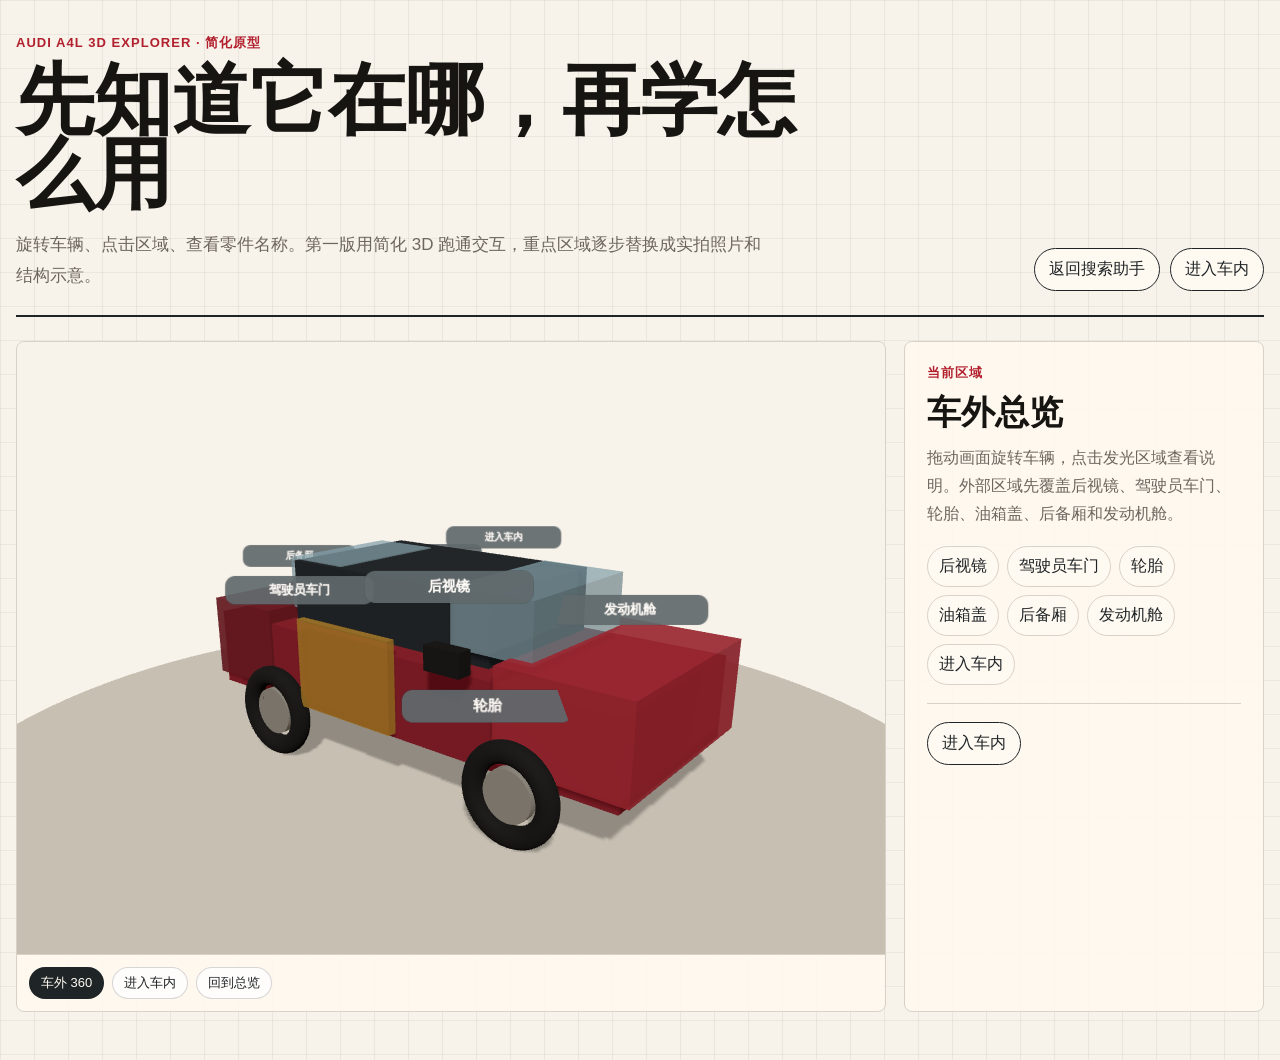
==== commit 23c68804: "Add action summary and 3D zone coach cards" ====
--- a/explore.html
+++ b/explore.html
@@ -4,7 +4,7 @@
     <meta charset="utf-8" />
     <meta name="viewport" content="width=device-width, initial-scale=1" />
     <title>奥迪 A4L 3D 新手探索</title>
-    <link rel="stylesheet" href="./styles.css" />
+    <link rel="stylesheet" href="./styles.css?v=overall-ux-1" />
   </head>
   <body>
     <main class="shell explore-shell">
@@ -39,6 +39,6 @@
       </section>
     </main>
 
-    <script type="module" src="./explore.js?v=phone-blur-20260702"></script>
+    <script type="module" src="./explore.js?v=overall-ux-1"></script>
   </body>
 </html>
--- a/styles.css
+++ b/styles.css
@@ -941,6 +941,53 @@
   line-height: 1.75;
 }
 
+.zone-coach-card {
+  display: grid;
+  gap: 10px;
+  margin-top: 14px;
+  padding: 12px;
+  background:
+    linear-gradient(135deg, rgba(200, 145, 44, 0.09), transparent 52%),
+    #fffaf1;
+  border: 1px solid rgba(31, 36, 39, 0.12);
+  border-left: 4px solid var(--gold);
+  border-radius: 8px;
+}
+
+.zone-coach-card > span {
+  color: var(--red);
+  font-size: 11px;
+  font-weight: 950;
+  letter-spacing: 0.08em;
+}
+
+.zone-coach-grid {
+  display: grid;
+  grid-template-columns: repeat(3, minmax(0, 1fr));
+  gap: 8px;
+}
+
+.zone-coach-grid article {
+  padding: 9px;
+  background: rgba(255, 255, 255, 0.68);
+  border: 1px solid rgba(31, 36, 39, 0.08);
+  border-radius: 8px;
+}
+
+.zone-coach-grid b {
+  display: block;
+  margin-bottom: 5px;
+  color: var(--dark);
+  font-size: 11px;
+}
+
+.zone-coach-grid p {
+  margin: 0;
+  color: var(--muted);
+  font-size: 12px;
+  line-height: 1.45;
+}
+
 .part-list {
   display: flex;
   flex-wrap: wrap;
@@ -2219,6 +2266,108 @@
 .risk-red {
   background: rgba(178, 31, 45, 0.13);
   color: var(--red);
+}
+
+.action-summary {
+  display: grid;
+  gap: 12px;
+  margin: 0 0 18px;
+  padding: 16px;
+  background:
+    linear-gradient(135deg, rgba(56, 122, 79, 0.09), transparent 48%),
+    #fffaf1;
+  border: 1px solid rgba(56, 122, 79, 0.22);
+  border-left: 5px solid var(--green);
+  border-radius: 8px;
+}
+
+.action-summary.risk-yellow {
+  background:
+    linear-gradient(135deg, rgba(200, 145, 44, 0.12), transparent 48%),
+    #fffaf1;
+  border-color: rgba(200, 145, 44, 0.25);
+  border-left-color: var(--gold);
+}
+
+.action-summary.risk-red {
+  background:
+    linear-gradient(135deg, rgba(178, 31, 45, 0.11), transparent 48%),
+    #fff8f4;
+  border-color: rgba(178, 31, 45, 0.24);
+  border-left-color: var(--red);
+}
+
+.action-summary-head {
+  display: flex;
+  flex-wrap: wrap;
+  gap: 8px 12px;
+  align-items: baseline;
+}
+
+.action-summary-head span {
+  color: var(--red);
+  font-size: 12px;
+  font-weight: 950;
+  letter-spacing: 0.06em;
+}
+
+.action-summary-head strong {
+  color: var(--dark);
+  font-size: 18px;
+  line-height: 1.25;
+}
+
+.action-summary-grid {
+  display: grid;
+  grid-template-columns: repeat(4, minmax(0, 1fr));
+  gap: 10px;
+}
+
+.action-summary-grid article {
+  padding: 11px;
+  background: rgba(255, 255, 255, 0.72);
+  border: 1px solid rgba(31, 36, 39, 0.1);
+  border-radius: 8px;
+}
+
+.action-summary-grid b {
+  display: block;
+  margin-bottom: 6px;
+  color: var(--dark);
+  font-size: 12px;
+}
+
+.action-summary-grid p {
+  margin: 0;
+  color: var(--muted);
+  font-size: 13px;
+  line-height: 1.55;
+}
+
+.action-summary-links {
+  display: flex;
+  flex-wrap: wrap;
+  gap: 6px;
+}
+
+.action-summary-links a,
+.action-summary-links button {
+  display: inline-flex;
+  align-items: center;
+  min-height: 28px;
+  padding: 5px 8px;
+  color: var(--dark);
+  background: #fffaf1;
+  border: 1px solid var(--line);
+  border-radius: 999px;
+  font-size: 12px;
+  text-decoration: none;
+}
+
+.action-summary-links a:hover,
+.action-summary-links button:hover {
+  border-color: var(--dark);
+  background: #fff3dc;
 }
 
 .emergency-banner {
@@ -3387,4 +3536,300 @@
     padding: 10px;
   }
 
-}
+  body {
+    background-size: 24px 24px;
+  }
+
+  .shell {
+    width: min(100% - 20px, 520px);
+    padding: 14px 0 32px;
+  }
+
+  .hero {
+    gap: 12px;
+    padding: 14px;
+    background: rgba(255, 250, 241, 0.82);
+    border: 1px solid var(--line);
+    border-bottom: 2px solid var(--dark);
+    border-radius: 8px;
+  }
+
+  .eyebrow {
+    margin-bottom: 8px;
+    font-size: 11px;
+  }
+
+  h1 {
+    font-size: clamp(31px, 10.5vw, 43px);
+    line-height: 1.03;
+  }
+
+  .lead {
+    margin-top: 12px;
+    font-size: 14px;
+    line-height: 1.62;
+  }
+
+  .vehicle-card {
+    display: grid;
+    grid-template-columns: minmax(0, 1fr) auto auto;
+    gap: 8px;
+    align-items: center;
+    min-height: 0;
+    padding: 14px;
+  }
+
+  .vehicle-card span,
+  .vehicle-card small {
+    grid-column: 1 / -1;
+  }
+
+  .vehicle-card strong {
+    margin: 0;
+    font-size: 30px;
+  }
+
+  .vehicle-card .vehicle-link {
+    margin-top: 0;
+    padding: 8px 10px;
+    font-size: 12px;
+    white-space: nowrap;
+  }
+
+  .vehicle-card .vehicle-link + .vehicle-link {
+    margin-top: 0;
+  }
+
+  .intent-router,
+  .beginner-guide,
+  .onboarding-tasks,
+  .risk-board,
+  .search-panel {
+    margin: 14px 0;
+    padding: 14px;
+  }
+
+  .intent-head,
+  .section-head {
+    margin-bottom: 12px;
+    gap: 8px;
+  }
+
+  .intent-head h2,
+  .section-head h2 {
+    font-size: 30px;
+    line-height: 1.05;
+  }
+
+  .section-head p:not(.eyebrow),
+  .search-copy p:not(.eyebrow) {
+    font-size: 13px;
+    line-height: 1.58;
+  }
+
+  .intent-grid,
+  .guide-grid,
+  .task-grid,
+  .risk-board-grid {
+    display: flex;
+    grid-template-columns: none;
+    gap: 10px;
+    margin-inline: -14px;
+    padding: 0 14px 10px;
+    overflow-x: auto;
+    overscroll-behavior-x: contain;
+    scroll-padding-inline: 14px;
+    scroll-snap-type: x mandatory;
+    -webkit-overflow-scrolling: touch;
+    scrollbar-width: thin;
+    scrollbar-color: rgba(31, 36, 39, 0.35) transparent;
+  }
+
+  .intent-grid::-webkit-scrollbar,
+  .guide-grid::-webkit-scrollbar,
+  .task-grid::-webkit-scrollbar,
+  .risk-board-grid::-webkit-scrollbar,
+  .search-examples::-webkit-scrollbar,
+  .chip-tabs::-webkit-scrollbar,
+  .chip-panel::-webkit-scrollbar {
+    height: 4px;
+  }
+
+  .intent-grid::-webkit-scrollbar-thumb,
+  .guide-grid::-webkit-scrollbar-thumb,
+  .task-grid::-webkit-scrollbar-thumb,
+  .risk-board-grid::-webkit-scrollbar-thumb,
+  .search-examples::-webkit-scrollbar-thumb,
+  .chip-tabs::-webkit-scrollbar-thumb,
+  .chip-panel::-webkit-scrollbar-thumb {
+    background: rgba(31, 36, 39, 0.28);
+    border-radius: 999px;
+  }
+
+  .intent-grid::after,
+  .guide-grid::after,
+  .task-grid::after,
+  .risk-board-grid::after {
+    content: "";
+    flex: 0 0 4px;
+  }
+
+  .intent-card,
+  .guide-card,
+  .task-card,
+  .risk-board-grid > .box,
+  .risk-column {
+    flex: 0 0 min(82vw, 340px);
+    scroll-snap-align: start;
+  }
+
+  .intent-card {
+    min-height: 164px;
+    padding: 14px;
+  }
+
+  .intent-card strong {
+    font-size: 22px;
+  }
+
+  .intent-card p,
+  .guide-card p,
+  .risk-column p {
+    line-height: 1.52;
+  }
+
+  .guide-card {
+    min-height: 214px;
+  }
+
+  .guide-card h3 {
+    margin-top: 12px;
+    font-size: 22px;
+  }
+
+  .task-grid {
+    overflow-x: auto;
+  }
+
+  .task-card {
+    min-width: 0;
+  }
+
+  .task-card h3 {
+    font-size: 21px;
+  }
+
+  .task-card dl {
+    gap: 7px;
+  }
+
+  .task-card dd {
+    font-size: 12px;
+  }
+
+  .risk-board-grid > .box {
+    width: min(82vw, 340px);
+  }
+
+  .risk-column {
+    width: min(82vw, 340px);
+    min-width: 0;
+  }
+
+  .risk-links {
+    gap: 7px;
+  }
+
+  .search-panel {
+    position: relative;
+    border-color: rgba(31, 36, 39, 0.2);
+    box-shadow: 0 10px 28px rgba(31, 36, 39, 0.08);
+  }
+
+  .search-panel label {
+    font-size: 21px;
+  }
+
+  .search-row {
+    grid-template-columns: 1fr;
+  }
+
+  .search-row button {
+    min-height: 42px;
+  }
+
+  input {
+    padding: 13px 14px;
+    font-size: 15px;
+  }
+
+  .search-examples {
+    flex-wrap: nowrap;
+    margin-inline: -14px;
+    padding: 0 14px 4px;
+    overflow-x: auto;
+  }
+
+  .search-examples span,
+  .search-examples button {
+    flex: 0 0 auto;
+    white-space: nowrap;
+  }
+
+  .chip-tabs {
+    flex-wrap: nowrap;
+    margin-inline: -10px;
+    padding: 0 10px 2px;
+    overflow-x: auto;
+  }
+
+  .chip-panel {
+    flex-wrap: nowrap;
+    margin-inline: -10px;
+    padding: 8px 10px;
+    overflow-x: auto;
+  }
+
+  .chip {
+    flex: 0 0 auto;
+    white-space: nowrap;
+  }
+
+  .list,
+  .detail {
+    min-height: 0;
+  }
+
+  .result-guide {
+    padding: 13px;
+  }
+
+  .intent-question-grid,
+  .guide-signal-grid {
+    grid-template-columns: 1fr;
+  }
+
+  .action-summary {
+    padding: 13px;
+  }
+
+  .action-summary-grid {
+    display: flex;
+    gap: 8px;
+    margin-inline: -13px;
+    padding: 0 13px 4px;
+    overflow-x: auto;
+    scroll-snap-type: x mandatory;
+    -webkit-overflow-scrolling: touch;
+  }
+
+  .action-summary-grid article {
+    flex: 0 0 min(76vw, 290px);
+    scroll-snap-align: start;
+  }
+
+  .zone-coach-grid {
+    grid-template-columns: 1fr;
+  }
+
+}
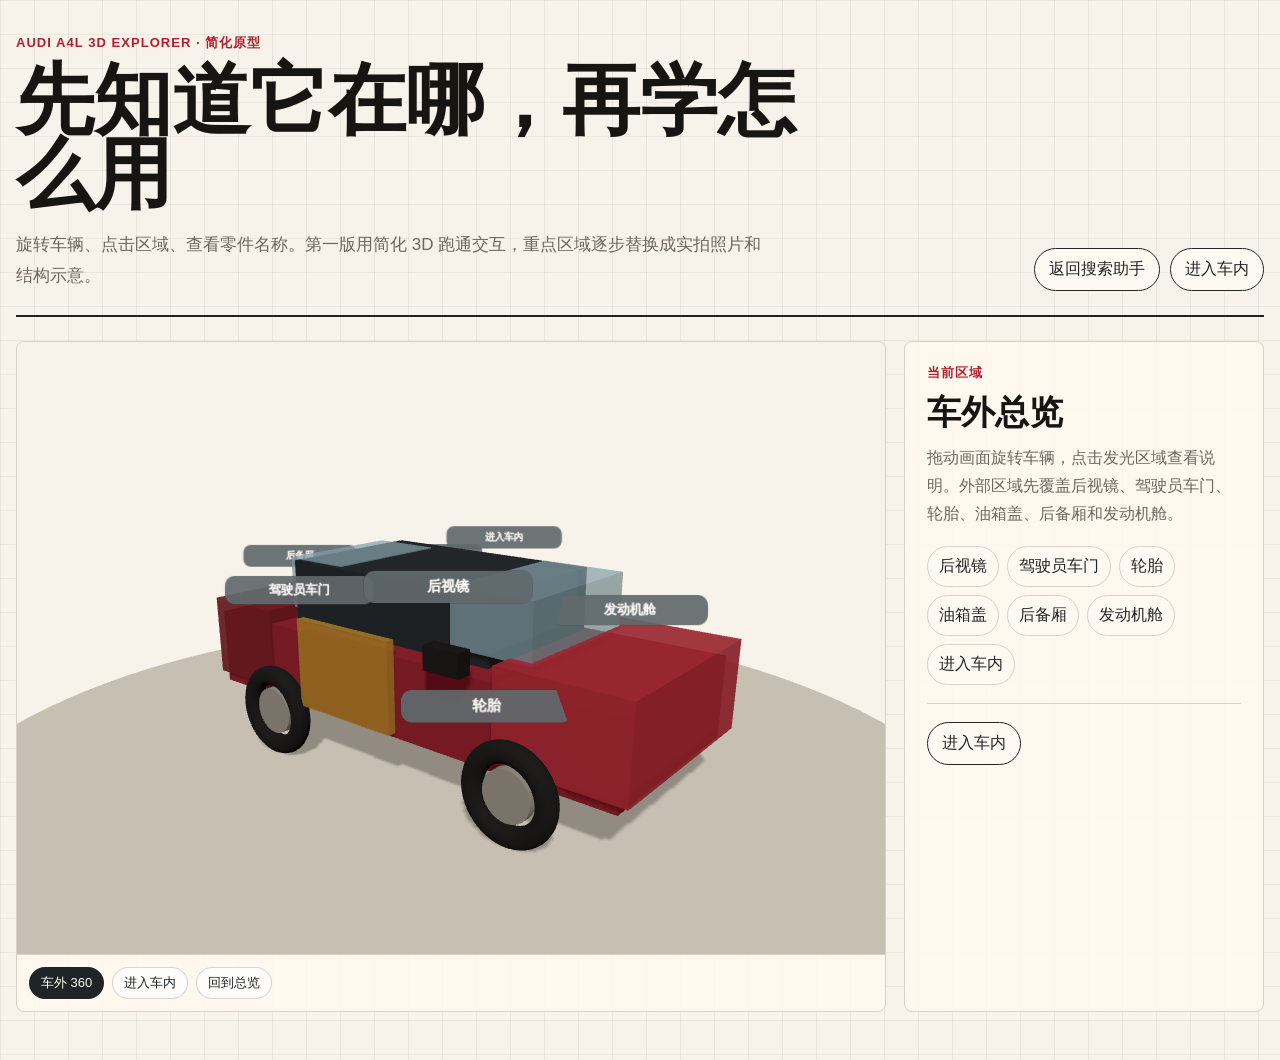
==== commit d4b37810: "Replace icon placeholders with pictograms" ====
--- a/explore.html
+++ b/explore.html
@@ -4,7 +4,7 @@
     <meta charset="utf-8" />
     <meta name="viewport" content="width=device-width, initial-scale=1" />
     <title>奥迪 A4L 3D 新手探索</title>
-    <link rel="stylesheet" href="./styles.css?v=overall-ux-1" />
+    <link rel="stylesheet" href="./styles.css?v=icon-guide-2" />
   </head>
   <body>
     <main class="shell explore-shell">
@@ -39,6 +39,6 @@
       </section>
     </main>
 
-    <script type="module" src="./explore.js?v=overall-ux-1"></script>
+    <script type="module" src="./explore.js?v=explore-goals-1"></script>
   </body>
 </html>
--- a/styles.css
+++ b/styles.css
@@ -239,6 +239,7 @@
 .beginner-guide,
 .onboarding-tasks,
 .risk-board,
+.icon-board,
 .coverage-board {
   margin: 24px 0;
   padding: 20px;
@@ -430,6 +431,129 @@
 .task-actions a:hover {
   border-color: var(--dark);
   background: #fff3dc;
+}
+
+.icon-board {
+  background:
+    linear-gradient(135deg, rgba(31, 36, 39, 0.06), transparent 42%),
+    rgba(255, 250, 241, 0.9);
+}
+
+.icon-grid {
+  display: grid;
+  grid-template-columns: repeat(4, minmax(0, 1fr));
+  gap: 10px;
+}
+
+.icon-card {
+  display: grid;
+  grid-template-columns: auto minmax(0, 1fr);
+  gap: 12px;
+  align-items: start;
+  min-height: 124px;
+  padding: 13px;
+  color: var(--ink);
+  background: white;
+  border: 1px solid var(--line);
+  border-radius: 8px;
+  text-decoration: none;
+}
+
+.icon-card:hover {
+  border-color: var(--dark);
+  background: #fff8ea;
+}
+
+.icon-card strong,
+.issue-icon-grid strong {
+  display: block;
+  margin-bottom: 5px;
+  color: var(--dark);
+  font-size: 14px;
+  line-height: 1.28;
+}
+
+.icon-kind {
+  display: inline-flex;
+  width: fit-content;
+  margin-bottom: 6px;
+  padding: 3px 7px;
+  color: rgba(31, 36, 39, 0.72);
+  background: rgba(31, 36, 39, 0.06);
+  border: 1px solid rgba(31, 36, 39, 0.08);
+  border-radius: 999px;
+  font-size: 11px;
+  font-weight: 900;
+  line-height: 1.1;
+}
+
+.icon-card small,
+.issue-icon-grid small {
+  display: block;
+  color: var(--muted);
+  font-size: 12px;
+  line-height: 1.5;
+}
+
+.icon-card em {
+  display: block;
+  margin-top: 8px;
+  color: rgba(109, 102, 94, 0.84);
+  font-size: 11px;
+  font-style: normal;
+  line-height: 1.45;
+}
+
+.icon-mark {
+  display: inline-grid;
+  width: 46px;
+  height: 46px;
+  place-items: center;
+  color: var(--dark);
+  background: #fffaf1;
+  border: 2px solid currentColor;
+  border-radius: 12px;
+  font-size: 12px;
+  font-weight: 950;
+  letter-spacing: 0.03em;
+  line-height: 1;
+}
+
+.icon-mark svg {
+  width: 34px;
+  height: 34px;
+  fill: none;
+  stroke: currentColor;
+  stroke-width: 2.6;
+  stroke-linecap: round;
+  stroke-linejoin: round;
+}
+
+.icon-mark svg text {
+  fill: currentColor;
+  stroke: none;
+  font-size: 13px;
+  font-weight: 950;
+}
+
+.icon-red {
+  color: var(--red);
+  background: rgba(178, 31, 45, 0.08);
+}
+
+.icon-yellow {
+  color: #9a6a16;
+  background: rgba(200, 145, 44, 0.11);
+}
+
+.icon-green {
+  color: var(--green);
+  background: rgba(56, 122, 79, 0.09);
+}
+
+.icon-blue {
+  color: #1f5b9d;
+  background: rgba(31, 91, 157, 0.09);
 }
 
 .risk-board {
@@ -1011,6 +1135,86 @@
 .part-pill.clickable:hover {
   border-color: var(--dark);
   background: #fff3dc;
+}
+
+.zone-study-path,
+.zone-goals {
+  display: grid;
+  gap: 10px;
+  margin-top: 14px;
+  padding: 12px;
+  background: rgba(255, 250, 241, 0.78);
+  border: 1px solid rgba(31, 36, 39, 0.1);
+  border-radius: 8px;
+}
+
+.zone-study-path > span,
+.zone-goals > span {
+  color: var(--red);
+  font-size: 11px;
+  font-weight: 950;
+  letter-spacing: 0.08em;
+}
+
+.zone-study-steps {
+  display: grid;
+  grid-template-columns: repeat(3, minmax(0, 1fr));
+  gap: 8px;
+}
+
+.zone-study-steps article {
+  padding: 10px;
+  background: white;
+  border: 1px solid rgba(31, 36, 39, 0.1);
+  border-radius: 8px;
+}
+
+.zone-study-steps article.available {
+  box-shadow: inset 3px 0 0 var(--gold);
+}
+
+.zone-study-steps article.muted {
+  opacity: 0.72;
+}
+
+.zone-study-steps b,
+.zone-goal-grid strong {
+  display: block;
+  color: var(--dark);
+  font-size: 12px;
+  line-height: 1.25;
+}
+
+.zone-study-steps p,
+.zone-goal-grid small {
+  display: block;
+  margin-top: 5px;
+  color: var(--muted);
+  font-size: 11px;
+  line-height: 1.45;
+}
+
+.zone-goal-grid {
+  display: grid;
+  grid-template-columns: repeat(2, minmax(0, 1fr));
+  gap: 8px;
+}
+
+.zone-goal-grid a {
+  min-width: 0;
+  padding: 10px;
+  color: var(--dark);
+  background: white;
+  border: 1px solid rgba(31, 36, 39, 0.12);
+  border-radius: 8px;
+  text-decoration: none;
+}
+
+.zone-goal-grid a:hover,
+.zone-goal-grid a:focus-visible {
+  border-color: var(--dark);
+  background: #fff3dc;
+  box-shadow: inset 3px 0 0 var(--red);
 }
 
 .zone-nav {
@@ -2366,6 +2570,58 @@
 
 .action-summary-links a:hover,
 .action-summary-links button:hover {
+  border-color: var(--dark);
+  background: #fff3dc;
+}
+
+.issue-icons {
+  display: grid;
+  gap: 10px;
+  margin: 0 0 18px;
+  padding: 14px;
+  background: #fffdf8;
+  border: 1px dashed rgba(31, 36, 39, 0.22);
+  border-radius: 8px;
+}
+
+.issue-icons-head {
+  display: grid;
+  gap: 4px;
+}
+
+.issue-icons-head span {
+  color: var(--dark);
+  font-size: 13px;
+  font-weight: 950;
+}
+
+.issue-icons-head p {
+  margin: 0;
+  color: var(--muted);
+  font-size: 12px;
+  line-height: 1.55;
+}
+
+.issue-icon-grid {
+  display: grid;
+  grid-template-columns: repeat(2, minmax(0, 1fr));
+  gap: 8px;
+}
+
+.issue-icon-grid a {
+  display: grid;
+  grid-template-columns: auto minmax(0, 1fr);
+  gap: 10px;
+  align-items: center;
+  padding: 10px;
+  color: var(--ink);
+  background: #fffaf1;
+  border: 1px solid var(--line);
+  border-radius: 8px;
+  text-decoration: none;
+}
+
+.issue-icon-grid a:hover {
   border-color: var(--dark);
   background: #fff3dc;
 }
@@ -3604,6 +3860,7 @@
   .beginner-guide,
   .onboarding-tasks,
   .risk-board,
+  .icon-board,
   .search-panel {
     margin: 14px 0;
     padding: 14px;
@@ -3630,6 +3887,7 @@
   .intent-grid,
   .guide-grid,
   .task-grid,
+  .icon-grid,
   .risk-board-grid {
     display: flex;
     grid-template-columns: none;
@@ -3648,6 +3906,7 @@
   .intent-grid::-webkit-scrollbar,
   .guide-grid::-webkit-scrollbar,
   .task-grid::-webkit-scrollbar,
+  .icon-grid::-webkit-scrollbar,
   .risk-board-grid::-webkit-scrollbar,
   .search-examples::-webkit-scrollbar,
   .chip-tabs::-webkit-scrollbar,
@@ -3658,6 +3917,7 @@
   .intent-grid::-webkit-scrollbar-thumb,
   .guide-grid::-webkit-scrollbar-thumb,
   .task-grid::-webkit-scrollbar-thumb,
+  .icon-grid::-webkit-scrollbar-thumb,
   .risk-board-grid::-webkit-scrollbar-thumb,
   .search-examples::-webkit-scrollbar-thumb,
   .chip-tabs::-webkit-scrollbar-thumb,
@@ -3669,6 +3929,7 @@
   .intent-grid::after,
   .guide-grid::after,
   .task-grid::after,
+  .icon-grid::after,
   .risk-board-grid::after {
     content: "";
     flex: 0 0 4px;
@@ -3677,6 +3938,7 @@
   .intent-card,
   .guide-card,
   .task-card,
+  .icon-card,
   .risk-board-grid > .box,
   .risk-column {
     flex: 0 0 min(82vw, 340px);
@@ -3717,6 +3979,14 @@
 
   .task-card h3 {
     font-size: 21px;
+  }
+
+  .icon-card {
+    min-height: 150px;
+  }
+
+  .issue-icon-grid {
+    grid-template-columns: 1fr;
   }
 
   .task-card dl {
@@ -3832,4 +4102,21 @@
     grid-template-columns: 1fr;
   }
 
-}
+  .zone-study-steps,
+  .zone-goal-grid {
+    display: flex;
+    gap: 8px;
+    margin-inline: -12px;
+    padding: 0 12px 4px;
+    overflow-x: auto;
+    scroll-snap-type: x mandatory;
+    -webkit-overflow-scrolling: touch;
+  }
+
+  .zone-study-steps article,
+  .zone-goal-grid a {
+    flex: 0 0 min(72vw, 280px);
+    scroll-snap-align: start;
+  }
+
+}
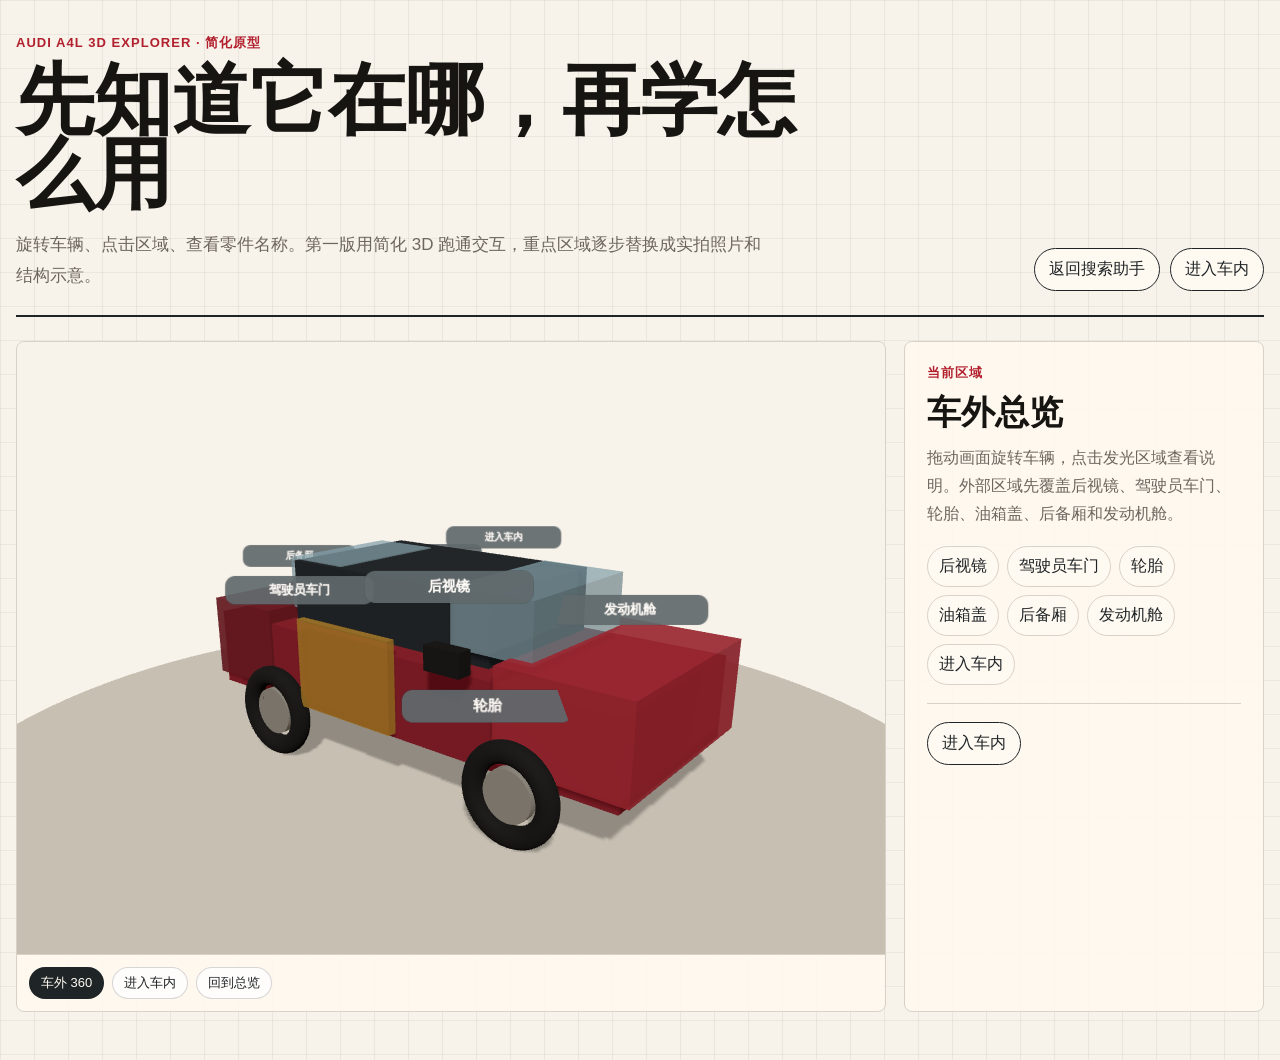
==== commit d755837f: "Simplify detail flow and add symbol dictionary" ====
--- a/explore.html
+++ b/explore.html
@@ -4,7 +4,7 @@
     <meta charset="utf-8" />
     <meta name="viewport" content="width=device-width, initial-scale=1" />
     <title>奥迪 A4L 3D 新手探索</title>
-    <link rel="stylesheet" href="./styles.css?v=icon-guide-2" />
+    <link rel="stylesheet" href="./styles.css?v=flow-clean-1" />
   </head>
   <body>
     <main class="shell explore-shell">
--- a/styles.css
+++ b/styles.css
@@ -68,6 +68,15 @@
   color: var(--muted);
   font-size: 17px;
   line-height: 1.8;
+}
+
+.compact-hero h1 {
+  max-width: 780px;
+  font-size: clamp(34px, 5.6vw, 66px);
+}
+
+.compact-hero .lead {
+  max-width: 820px;
 }
 
 .vehicle-card {
@@ -439,10 +448,18 @@
     rgba(255, 250, 241, 0.9);
 }
 
+.icon-page-board {
+  margin-top: 26px;
+}
+
 .icon-grid {
   display: grid;
   grid-template-columns: repeat(4, minmax(0, 1fr));
   gap: 10px;
+}
+
+.icon-page-grid {
+  grid-template-columns: repeat(3, minmax(0, 1fr));
 }
 
 .icon-card {
@@ -568,6 +585,41 @@
   gap: 12px;
 }
 
+.risk-board-grid > .box {
+  display: grid;
+  align-content: start;
+  gap: 10px;
+}
+
+.risk-board-grid > .box .pill {
+  width: fit-content;
+  padding: 5px 9px;
+  font-size: 12px;
+}
+
+.risk-board-grid > .box h3 {
+  margin: 0;
+  font-family: Georgia, "Times New Roman", serif;
+  font-size: 23px;
+  line-height: 1.14;
+}
+
+.risk-board-grid > .box p {
+  margin: 0;
+  color: var(--muted);
+  line-height: 1.62;
+}
+
+.risk-board-grid > .box .related-guide {
+  margin-top: 10px;
+  padding-top: 14px;
+  border-top: 1px solid rgba(216, 209, 199, 0.76);
+}
+
+.risk-board-grid > .box .related-guide button {
+  background: #fffaf1;
+}
+
 .coverage-summary {
   display: grid;
   grid-template-columns: 0.8fr 0.8fr 1.4fr;
@@ -877,7 +929,7 @@
 .risk-column {
   display: grid;
   align-content: start;
-  gap: 12px;
+  gap: 10px;
   min-height: 280px;
   padding: 16px;
   background: white;
@@ -902,7 +954,14 @@
 }
 
 .risk-column small {
-  color: var(--muted);
+  width: fit-content;
+  padding: 4px 8px;
+  color: var(--muted);
+  background: rgba(31, 36, 39, 0.04);
+  border: 1px solid rgba(31, 36, 39, 0.08);
+  border-radius: 999px;
+  font-size: 12px;
+  font-weight: 900;
 }
 
 .risk-column p {
@@ -913,7 +972,10 @@
 
 .risk-links {
   display: grid;
-  gap: 8px;
+  gap: 9px;
+  margin-top: 8px;
+  padding-top: 12px;
+  border-top: 1px solid rgba(216, 209, 199, 0.7);
 }
 
 .risk-links a {
@@ -941,11 +1003,11 @@
 }
 
 .risk-links b {
-  padding: 4px 7px;
+  padding: 3px 7px;
   color: var(--green);
   background: rgba(56, 122, 79, 0.12);
   border-radius: 999px;
-  font-size: 12px;
+  font-size: 11px;
   white-space: nowrap;
 }
 
@@ -2502,14 +2564,18 @@
 }
 
 .action-summary-head {
-  display: flex;
-  flex-wrap: wrap;
-  gap: 8px 12px;
-  align-items: baseline;
+  display: grid;
+  grid-template-columns: auto minmax(0, 1fr);
+  gap: 10px;
+  align-items: start;
 }
 
 .action-summary-head span {
+  width: fit-content;
+  padding: 5px 8px;
   color: var(--red);
+  background: rgba(178, 31, 45, 0.08);
+  border-radius: 999px;
   font-size: 12px;
   font-weight: 950;
   letter-spacing: 0.06em;
@@ -4007,7 +4073,9 @@
   }
 
   .risk-links {
-    gap: 7px;
+    gap: 8px;
+    margin-top: 10px;
+    padding-top: 12px;
   }
 
   .search-panel {
@@ -4081,6 +4149,10 @@
 
   .action-summary {
     padding: 13px;
+  }
+
+  .action-summary-head {
+    grid-template-columns: 1fr;
   }
 
   .action-summary-grid {
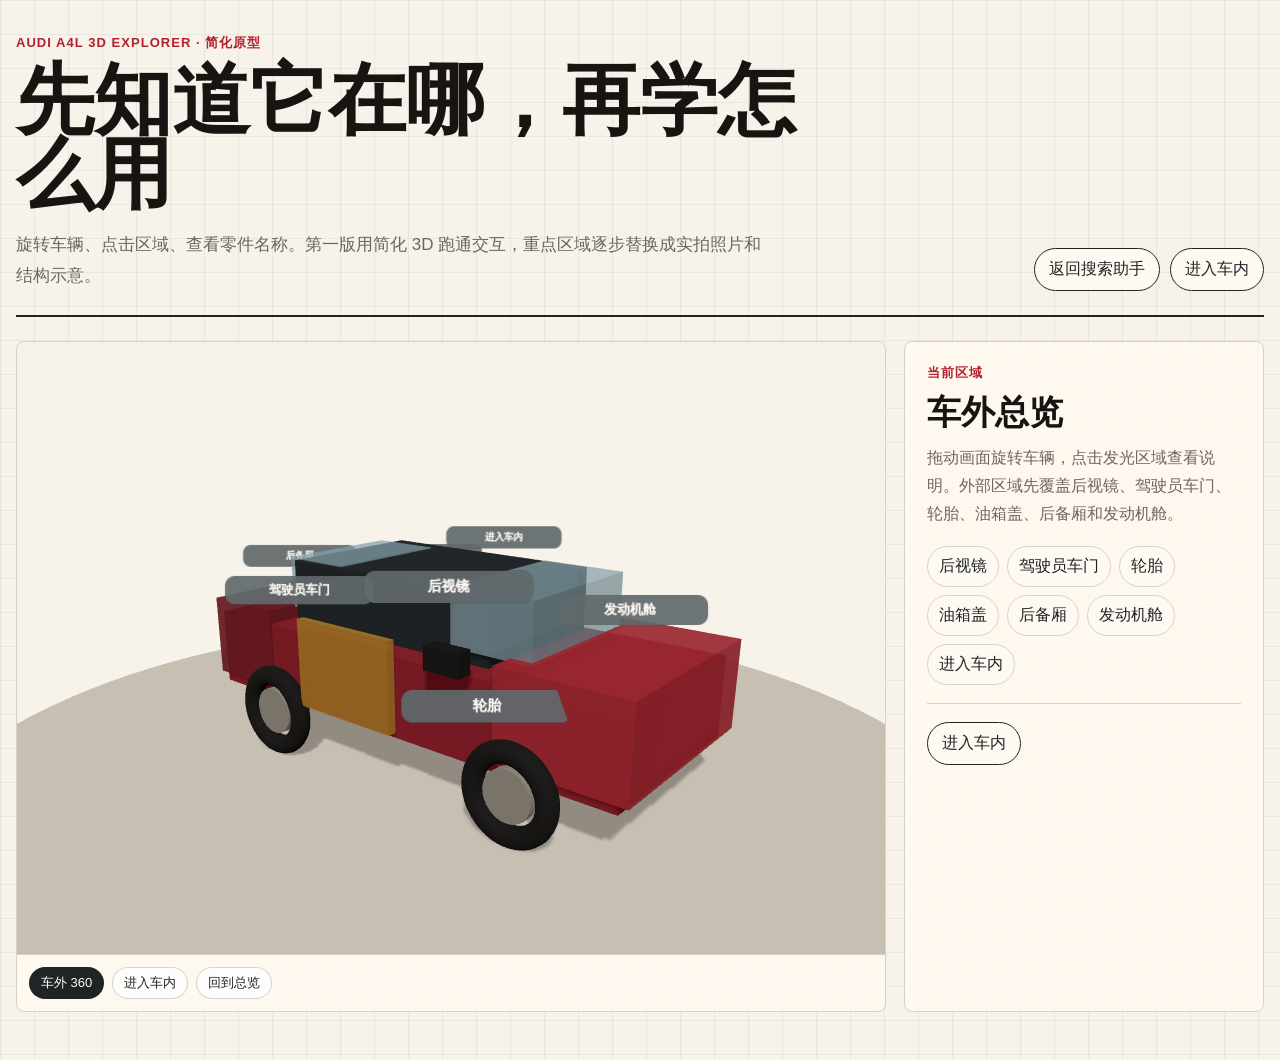
==== commit c1d97241: "Show answer before results on mobile" ====
--- a/explore.html
+++ b/explore.html
@@ -4,7 +4,7 @@
     <meta charset="utf-8" />
     <meta name="viewport" content="width=device-width, initial-scale=1" />
     <title>奥迪 A4L 3D 新手探索</title>
-    <link rel="stylesheet" href="./styles.css?v=flow-clean-1" />
+    <link rel="stylesheet" href="./styles.css?v=mobile-answer-first-1" />
   </head>
   <body>
     <main class="shell explore-shell">
--- a/styles.css
+++ b/styles.css
@@ -4138,6 +4138,14 @@
     min-height: 0;
   }
 
+  .detail {
+    order: 1;
+  }
+
+  .list {
+    order: 2;
+  }
+
   .result-guide {
     padding: 13px;
   }
